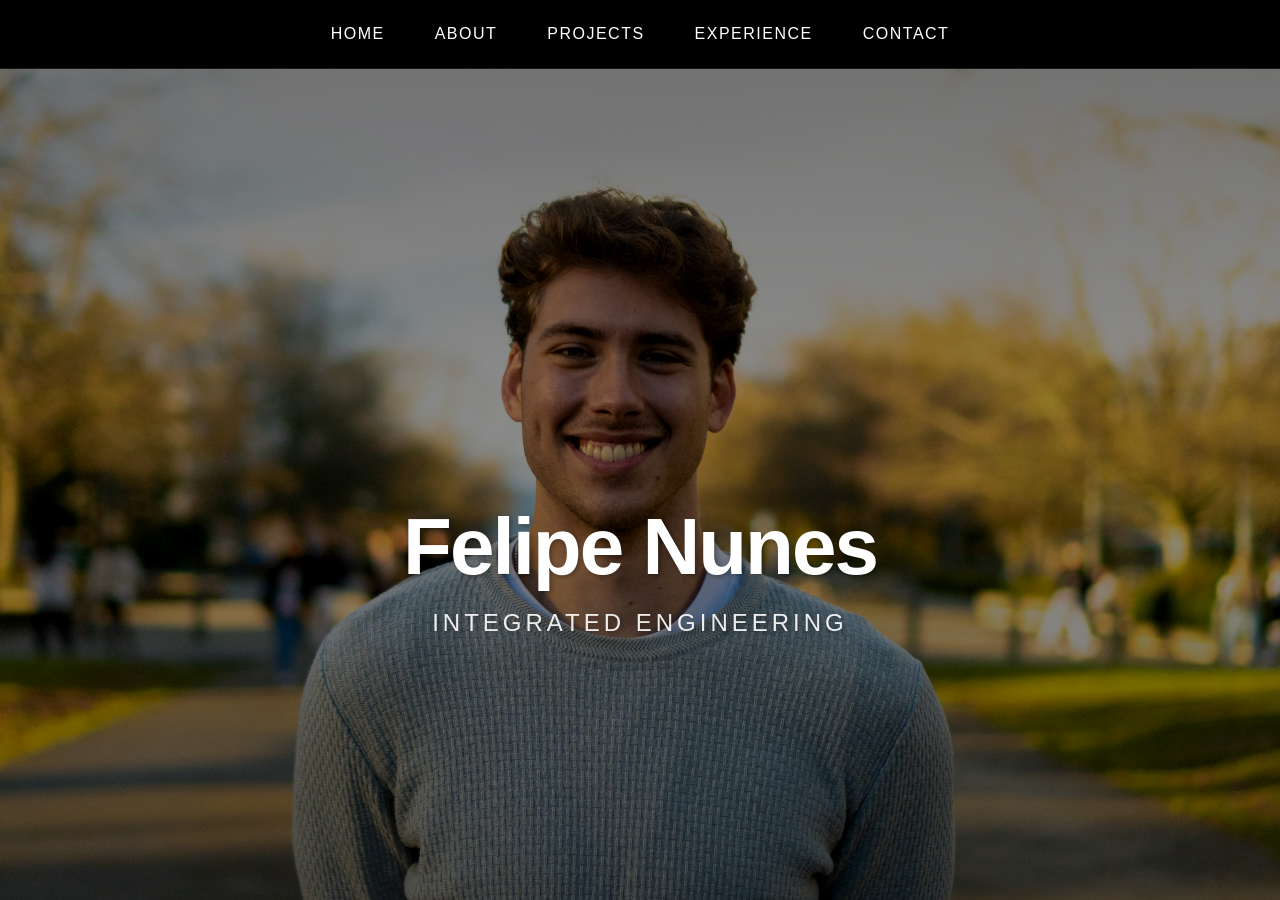
==== index.html @ 1fb1f886 "feat: everything ported lol" ====
<!DOCTYPE html>
<html lang="en">
<head>
    <meta charset="UTF-8">
    <meta name="viewport" content="width=device-width, initial-scale=1.0">
    <title>Felipe Nunes</title>
    <link rel="stylesheet" href="styles.css">
</head>
<body>
    <!-- Navigation -->
    <nav>
        <ul class="nav-links">
            <li><a href="index.html">Home</a></li>
            <li><a href="about.html">About</a></li>
            <li><a href="projects.html">Projects</a></li>
            <li><a href="experience.html">Experience</a></li>
            <li><a href="contact.html">Contact</a></li>
        </ul>
    </nav>

    <!-- Hero Section -->
    <section class="hero">
        <div class="profile-image">
            <img src="/images/headshot.jpg" alt="Your Photo" width="1920" height="1080" loading="lazy">
        </div>
        <div class="hero-content">
            <h1>Felipe Nunes</h1>
            <p>Integrated Engineering</p>
        </div>
    </section>
</body>
</html>
---- styles.css ----
/* Modern reset and variables */
:root {
    --text-color: #ffffff;
    --overlay-color: rgba(0, 0, 0, 0.3);
    --spacing: 2rem;
    --transition: all 0.3s ease;
}

* {
    margin: 0;
    padding: 0;
    box-sizing: border-box;
}

/* Reset and full-height */
html, body {
    margin: 0;
    padding: 0;
    height: 100%;
    overflow: hidden;
}

body {
    font-family: 'Inter', -apple-system, BlinkMacSystemFont, sans-serif;
    background: black;
}

/* Navigation as an overlay */
nav {
    position: absolute;
    top: 0;
    left: 0;
    width: 100%;
    background: black; /* solid background */
    padding: 25px 0;
    border-bottom: 1px solid rgba(255, 255, 255, 0.1);
    z-index: 10;
}

.nav-links {
    display: flex;
    justify-content: center;
    list-style: none;
    gap: 50px;
}

.nav-links a {
    color: white;
    text-decoration: none;
    font-size: 16px;
    font-weight: 500;
    text-transform: uppercase;
    letter-spacing: 1.5px;
    padding: 8px 0;
    transition: all 0.3s ease;
    position: relative;
}

.nav-links a::after {
    content: '';
    position: absolute;
    bottom: 0;
    left: 0;
    width: 0;
    height: 2px;
    background: white;
    transition: width 0.3s ease;
}

.nav-links a:hover::after {
    width: 100%;
}

.nav-links a:hover {
    opacity: 0.8;
}

/* Main Content */
.main-content {
    position: relative;
    width: 100%;
    height: 100vh;
    overflow: hidden; /* Prevent any potential overflow */
}

.main-content img {
    width: 100%;
    height: 100%;
    object-fit: cover;
}

.text-overlay {
    position: absolute;
    top: 75%;
    left: 50%;
    transform: translate(-50%, -50%);
    text-align: center;
    color: white;
    z-index: 10;
}

.text-overlay h1 {
    font-size: 4rem;
    margin-bottom: 10px;
    text-shadow: 2px 2px 4px rgba(0, 0, 0, 0.5);
}

.text-overlay p {
    font-size: 1.5rem;
    text-shadow: 2px 2px 4px rgba(0, 0, 0, 0.5);
}

/* Responsive Design */
@media (max-width: 768px) {
    .nav-links {
        gap: 30px;
    }
    
    .nav-links a {
        font-size: 14px;
    }
}

/* Hero Section covers full screen */
.hero {
    height: 100vh; /* Full viewport height */
    width: 100%;
    position: relative;
    overflow: hidden;
}

/* Hero text overlay */
.hero-content {
    position: absolute;
    top: 65%; /* Adjust as needed */
    left: 50%;
    transform: translate(-50%, -50%);
    z-index: 2;
    width: 100%;
    text-align: center;
    padding: 0 20px;
    color: white;
}

.hero-content h1 {
    font-size: 5rem;
    font-weight: 700;
    margin-bottom: 1rem;
    letter-spacing: -2px;
    animation: fadeInDown 1s ease-out;
    text-shadow: 2px 2px 4px rgba(0, 0, 0, 0.3);
    color: white; /* Make text white */
}

.hero-content p {
    font-size: 1.5rem;
    letter-spacing: 4px;
    text-transform: uppercase;
    opacity: 0.9;
    margin-bottom: var(--spacing);
    animation: fadeInUp 1s ease-out 0.3s backwards;
    text-shadow: 2px 2px 4px rgba(0, 0, 0, 0.3);
    color: white; /* Make text white */
}

/* The profile image fills the hero section */
.profile-image {
    position: absolute;
    top: 0;
    left: 0;
    width: 100%;
    height: 100%;
    z-index: 1;
}

.profile-image img {
    width: 100%;
    height: 100%;
    object-fit: cover;
    filter: brightness(0.7) contrast(110%);
    transition: var(--transition);
}

/* Remove hover effect */
.profile-image img {
    filter: brightness(0.7) contrast(110%);
}

.profile-image::after {
    content: '';
    position: absolute;
    top: 0;
    left: 0;
    width: 100%;
    height: 100%;
    background: linear-gradient(
        180deg,
        rgba(0,0,0,0.4) 0%,
        rgba(0,0,0,0.2) 50%,
        rgba(0,0,0,0.4) 100%
    );
    pointer-events: none;
}

/* Modern animations */
@keyframes fadeInDown {
    from {
        opacity: 0;
        transform: translateY(-30px);
    }
    to {
        opacity: 1;
        transform: translateY(0);
    }
}

@keyframes fadeInUp {
    from {
        opacity: 0;
        transform: translateY(30px);
    }
    to {
        opacity: 1;
        transform: translateY(0);
    }
}

@keyframes fadeIn {
    from {
        opacity: 0;
    }
    to {
        opacity: 1;
    }
}

/* Page Content */
.page-content {
    min-height: 100vh;
    padding: 100px 2rem 2rem;
    max-width: 1200px;
    margin: 0 auto;
    color: #333;
}

.page-content h1 {
    margin-bottom: 2rem;
    text-align: center;
}

/* Form Styles */
form {
    display: flex;
    flex-direction: column;
    gap: 1rem;
    max-width: 600px;
    margin: 0 auto;
}

input, textarea {
    padding: 0.8rem;
    border: 1px solid #ddd;
    border-radius: 5px;
}

textarea {
    height: 150px;
}

.btn {
    display: inline-block;
    padding: 0.8rem 1.5rem;
    background: #333;
    color: white;
    text-decoration: none;
    border-radius: 5px;
    border: none;
    cursor: pointer;
}

/* Project Grid */
.project-grid {
    display: grid;
    grid-template-columns: repeat(auto-fit, minmax(300px, 1fr));
    gap: 2rem;
}

.project-card {
    background: white;
    border-radius: 10px;
    overflow: hidden;
    box-shadow: 0 2px 5px rgba(0,0,0,0.1);
}

.project-card img {
    width: 100%;
    height: 200px;
    object-fit: cover;
}

.project-card h3, .project-card p {
    padding: 1rem;
}

/* About Page */
.about-content {
    display: grid;
    grid-template-columns: 1fr 2fr;
    gap: 2rem;
}

.about-content img {
    width: 100%;
    border-radius: 10px;
}
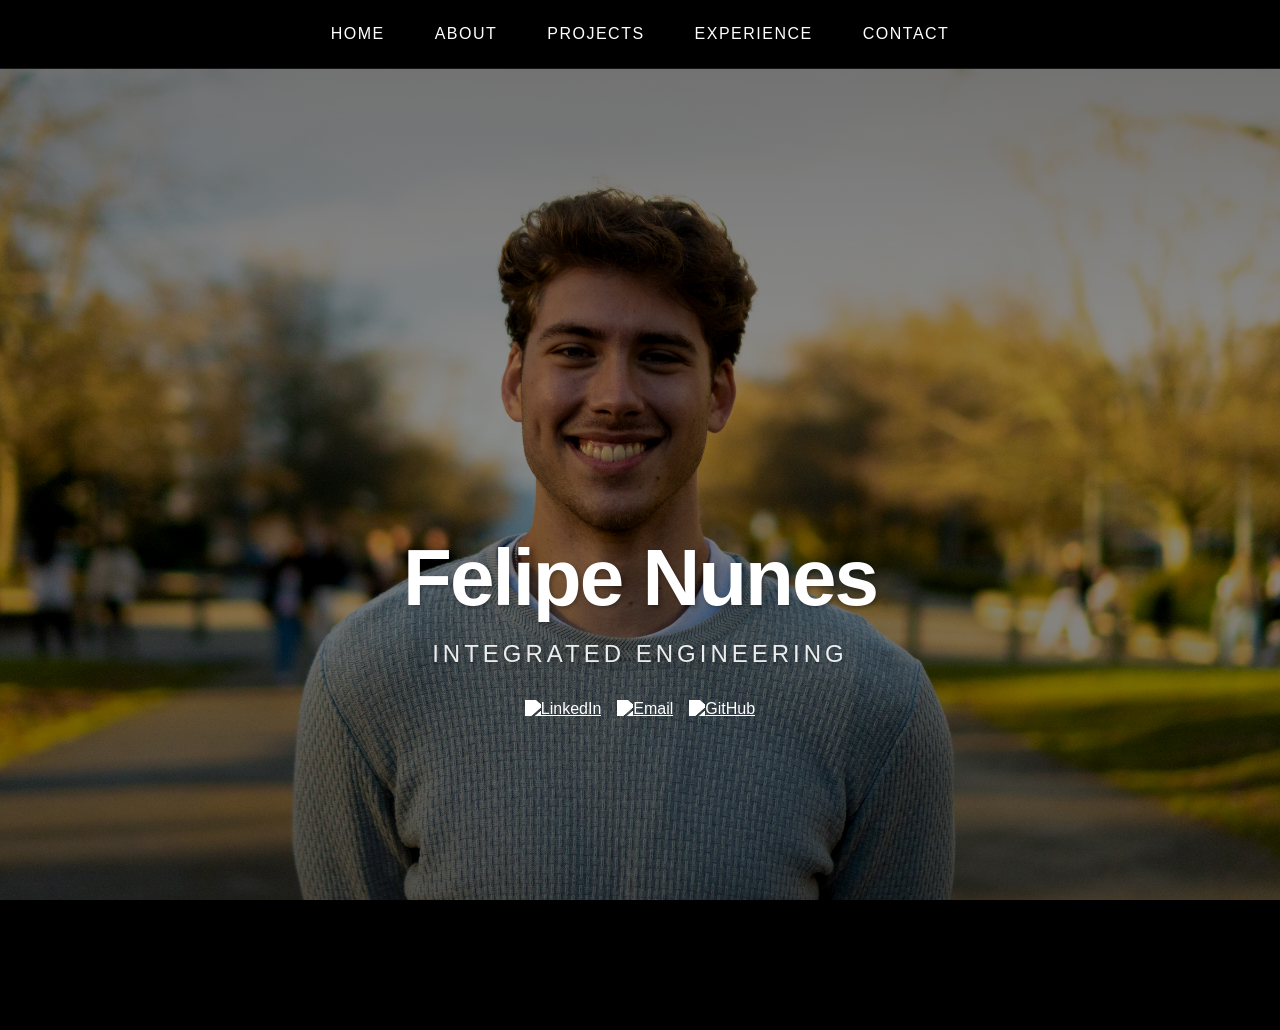
==== commit b710a296: "feat: move index to root" ====
--- a/index.html
+++ b/index.html
@@ -4,7 +4,7 @@
     <meta charset="UTF-8">
     <meta name="viewport" content="width=device-width, initial-scale=1.0">
     <title>Felipe Nunes</title>
-    <link rel="stylesheet" href="styles.css">
+    <link rel="stylesheet" href="../css/styles.css">
 </head>
 <body>
     <!-- Navigation -->
@@ -18,15 +18,69 @@
         </ul>
     </nav>
 
-    <!-- Hero Section -->
+    <!-- Hero Section with Parallax Effect -->
     <section class="hero">
         <div class="profile-image">
-            <img src="/images/headshot.jpg" alt="Your Photo" width="1920" height="1080" loading="lazy">
+            <img src="../images/headshot.jpg" alt="Your Photo" width="1920" height="1080" loading="lazy">
         </div>
         <div class="hero-content">
             <h1>Felipe Nunes</h1>
             <p>Integrated Engineering</p>
+            <div class="hero-social-icons">
+                <a href="https://www.linkedin.com/in/felipemeinerznunes/" target="_blank">
+                    <img src="https://cdn.jsdelivr.net/npm/simple-icons@v8/icons/linkedin.svg" alt="LinkedIn">
+                </a>
+                <a href="mailto:fnunes4822@gmail.com" target="_blank">
+                    <img src="https://cdn.jsdelivr.net/npm/simple-icons@v8/icons/gmail.svg" alt="Email">
+                </a>
+                <a href="https://github.com/felipflop" target="_blank">
+                    <img src="https://cdn.jsdelivr.net/npm/simple-icons@v8/icons/github.svg" alt="GitHub">
+                </a>
+                <!-- Add additional icons as needed -->
+            </div>
+        </div>
+        <div class="scroll-down">
+            <a href="#contact" class="btn">Get in Touch</a>
         </div>
     </section>
+
+    <!-- Contact Section -->
+    <section id="contact" class="contact-section">
+        <div class="container">
+            <h2>Contact Info</h2>
+            <p>Email: your.email@example.com</p>
+            <p>Phone: 123-456-7890</p>
+            <!-- Add additional contact details as needed -->
+        </div>
+    </section>
+
+    <footer class="social-footer">
+        <ul class="social-icons">
+            <li>
+                <a href="mailto:your.email@example.com" target="_blank">
+                    <img src="https://cdn.jsdelivr.net/npm/simple-icons@v8/icons/maildotru.svg" alt="Email">
+                </a>
+            </li>
+            <li>
+                <a href="https://linkedin.com/in/yourprofile" target="_blank">
+                    <img src="https://cdn.jsdelivr.net/npm/simple-icons@v8/icons/linkedin.svg" alt="LinkedIn">
+                </a>
+            </li>
+            <li>
+                <a href="https://github.com/yourusername" target="_blank">
+                    <img src="https://cdn.jsdelivr.net/npm/simple-icons@v8/icons/github.svg" alt="GitHub">
+                </a>
+            </li>
+            <!-- Add additional icons as needed -->
+        </ul>
+    </footer>
+
+    <script>
+        // Parallax effect: adjust the hero image position based on scroll
+        window.addEventListener('scroll', function() {
+            const scrollPos = window.pageYOffset;
+            document.querySelector('.profile-image img').style.transform = 'translateY(' + scrollPos * 0.5 + 'px)';
+        });
+    </script>
 </body>
 </html>
--- a/css/styles.css
+++ b/css/styles.css
@@ -0,0 +1,365 @@
+/* Modern reset and variables */
+:root {
+    --text-color: #ffffff;
+    --overlay-color: rgba(0, 0, 0, 0.3);
+    --spacing: 2rem;
+    --transition: all 0.3s ease;
+}
+
+* {
+    margin: 0;
+    padding: 0;
+    box-sizing: border-box;
+}
+
+/* Reset and full-height */
+html, body {
+    margin: 0;
+    padding: 0;
+    height: 100%;
+    overflow: hidden;
+}
+
+body {
+    font-family: 'Inter', -apple-system, BlinkMacSystemFont, sans-serif;
+    background: black;
+}
+
+/* Navigation as an overlay */
+nav {
+    position: absolute;
+    top: 0;
+    left: 0;
+    width: 100%;
+    background: black; /* solid background */
+    padding: 25px 0;
+    border-bottom: 1px solid rgba(255, 255, 255, 0.1);
+    z-index: 10;
+}
+
+.nav-links {
+    display: flex;
+    justify-content: center;
+    list-style: none;
+    gap: 50px;
+}
+
+.nav-links a {
+    color: white;
+    text-decoration: none;
+    font-size: 16px;
+    font-weight: 500;
+    text-transform: uppercase;
+    letter-spacing: 1.5px;
+    padding: 8px 0;
+    transition: all 0.3s ease;
+    position: relative;
+}
+
+.nav-links a::after {
+    content: '';
+    position: absolute;
+    bottom: 0;
+    left: 0;
+    width: 0;
+    height: 2px;
+    background: white;
+    transition: width 0.3s ease;
+}
+
+.nav-links a:hover::after {
+    width: 100%;
+}
+
+.nav-links a:hover {
+    opacity: 0.8;
+}
+
+/* Main Content */
+.main-content {
+    position: relative;
+    width: 100%;
+    height: 100vh;
+    overflow: hidden; /* Prevent any potential overflow */
+}
+
+.main-content img {
+    width: 100%;
+    height: 100%;
+    object-fit: cover;
+}
+
+.text-overlay {
+    position: absolute;
+    top: 75%;
+    left: 50%;
+    transform: translate(-50%, -50%);
+    text-align: center;
+    color: white;
+    z-index: 10;
+}
+
+.text-overlay h1 {
+    font-size: 4rem;
+    margin-bottom: 10px;
+    text-shadow: 2px 2px 4px rgba(0, 0, 0, 0.5);
+}
+
+.text-overlay p {
+    font-size: 1.5rem;
+    text-shadow: 2px 2px 4px rgba(0, 0, 0, 0.5);
+}
+
+/* Responsive Design */
+@media (max-width: 768px) {
+    .nav-links {
+        gap: 30px;
+    }
+    
+    .nav-links a {
+        font-size: 14px;
+    }
+}
+
+/* Hero Section covers full screen */
+.hero {
+    height: 100vh; /* Full viewport height */
+    width: 100%;
+    position: relative;
+    overflow: hidden;
+}
+
+/* Hero text overlay */
+.hero-content {
+    position: absolute;
+    top: 65%; /* Adjust as needed */
+    left: 50%;
+    transform: translate(-50%, -50%);
+    z-index: 2;
+    width: 100%;
+    text-align: center;
+    padding: 0 20px;
+    color: white;
+    margin-top: 40px; /* Increased the spacing */
+}
+
+.hero-content h1 {
+    font-size: 5rem;
+    font-weight: 700;
+    margin-bottom: 1rem;
+    letter-spacing: -2px;
+    animation: fadeInDown 1s ease-out;
+    text-shadow: 2px 2px 4px rgba(0, 0, 0, 0.3);
+    color: white; /* Make text white */
+}
+
+.hero-content p {
+    font-size: 1.5rem;
+    letter-spacing: 4px;
+    text-transform: uppercase;
+    opacity: 0.9;
+    margin-bottom: var(--spacing);
+    animation: fadeInUp 1s ease-out 0.3s backwards;
+    text-shadow: 2px 2px 4px rgba(0, 0, 0, 0.3);
+    color: white; /* Make text white */
+}
+
+/* The profile image fills the hero section */
+.profile-image {
+    position: absolute;
+    top: 0;
+    left: 0;
+    width: 100%;
+    height: 100%;
+    z-index: 1;
+}
+
+.profile-image img {
+    width: 100%;
+    height: 100%;
+    object-fit: cover;
+    filter: brightness(0.7) contrast(110%);
+    transition: var(--transition);
+}
+
+/* Remove hover effect */
+.profile-image img {
+    filter: brightness(0.7) contrast(110%);
+}
+
+.profile-image::after {
+    content: '';
+    position: absolute;
+    top: 0;
+    left: 0;
+    width: 100%;
+    height: 100%;
+    background: linear-gradient(
+        180deg,
+        rgba(0,0,0,0.4) 0%,
+        rgba(0,0,0,0.2) 50%,
+        rgba(0,0,0,0.4) 100%
+    );
+    pointer-events: none;
+}
+
+/* Modern animations */
+@keyframes fadeInDown {
+    from {
+        opacity: 0;
+        transform: translateY(-30px);
+    }
+    to {
+        opacity: 1;
+        transform: translateY(0);
+    }
+}
+
+@keyframes fadeInUp {
+    from {
+        opacity: 0;
+        transform: translateY(30px);
+    }
+    to {
+        opacity: 1;
+        transform: translateY(0);
+    }
+}
+
+@keyframes fadeIn {
+    from {
+        opacity: 0;
+    }
+    to {
+        opacity: 1;
+    }
+}
+
+/* Page Content */
+.page-content {
+    min-height: 100vh;
+    padding: 100px 2rem 2rem;
+    max-width: 1200px;
+    margin: 0 auto;
+    color: #333;
+}
+
+.page-content h1 {
+    margin-bottom: 2rem;
+    text-align: center;
+}
+
+/* Form Styles */
+form {
+    display: flex;
+    flex-direction: column;
+    gap: 1rem;
+    max-width: 600px;
+    margin: 0 auto;
+}
+
+input, textarea {
+    padding: 0.8rem;
+    border: 1px solid #ddd;
+    border-radius: 5px;
+}
+
+textarea {
+    height: 150px;
+}
+
+.btn {
+    display: inline-block;
+    padding: 0.8rem 1.5rem;
+    background: #333;
+    color: white;
+    text-decoration: none;
+    border-radius: 5px;
+    border: none;
+    cursor: pointer;
+}
+
+/* Project Grid */
+.project-grid {
+    display: grid;
+    grid-template-columns: repeat(auto-fit, minmax(300px, 1fr));
+    gap: 2rem;
+}
+
+.project-card {
+    background: white;
+    border-radius: 10px;
+    overflow: hidden;
+    box-shadow: 0 2px 5px rgba(0,0,0,0.1);
+}
+
+.project-card img {
+    width: 100%;
+    height: 200px;
+    object-fit: cover;
+}
+
+.project-card h3, .project-card p {
+    padding: 1rem;
+}
+
+/* About Page */
+.about-content {
+    display: grid;
+    grid-template-columns: 1fr 2fr;
+    gap: 2rem;
+}
+
+.about-content img {
+    width: 100%;
+    border-radius: 10px;
+}
+
+/* Social Footer */
+.social-footer {
+    background: black;
+    padding: 1.5rem 0;
+    text-align: center;
+}
+
+.social-icons {
+    list-style: none;
+    display: flex;
+    justify-content: center;
+    gap: 1rem;
+    margin: 0;
+    padding: 0;
+}
+
+.social-icons li img {
+    width: 32px;
+    height: auto;
+    filter: brightness(0) invert(1);
+    transition: transform 0.3s ease;
+}
+
+.social-icons li img:hover {
+    transform: scale(1.1);
+}
+
+/* Hero Social Icons */
+.hero-social-icons {
+    display: flex;
+    gap: 1rem;
+    justify-content: center;
+    margin-top: 30px; /* Increased spacing for the icons */
+    opacity: 0; /* Start out hidden */
+    animation: fadeIn 1s ease-out forwards;
+    animation-delay: 1.2s; /* Adjust delay as desired so that the icons appear last */
+}
+
+.hero-social-icons a img {
+    width: 32px;
+    height: auto;
+    filter: brightness(0) invert(1); /* ensures icons appear white */
+    transition: transform 0.3s ease;
+}
+
+.hero-social-icons a img:hover {
+    transform: scale(1.1);
+}
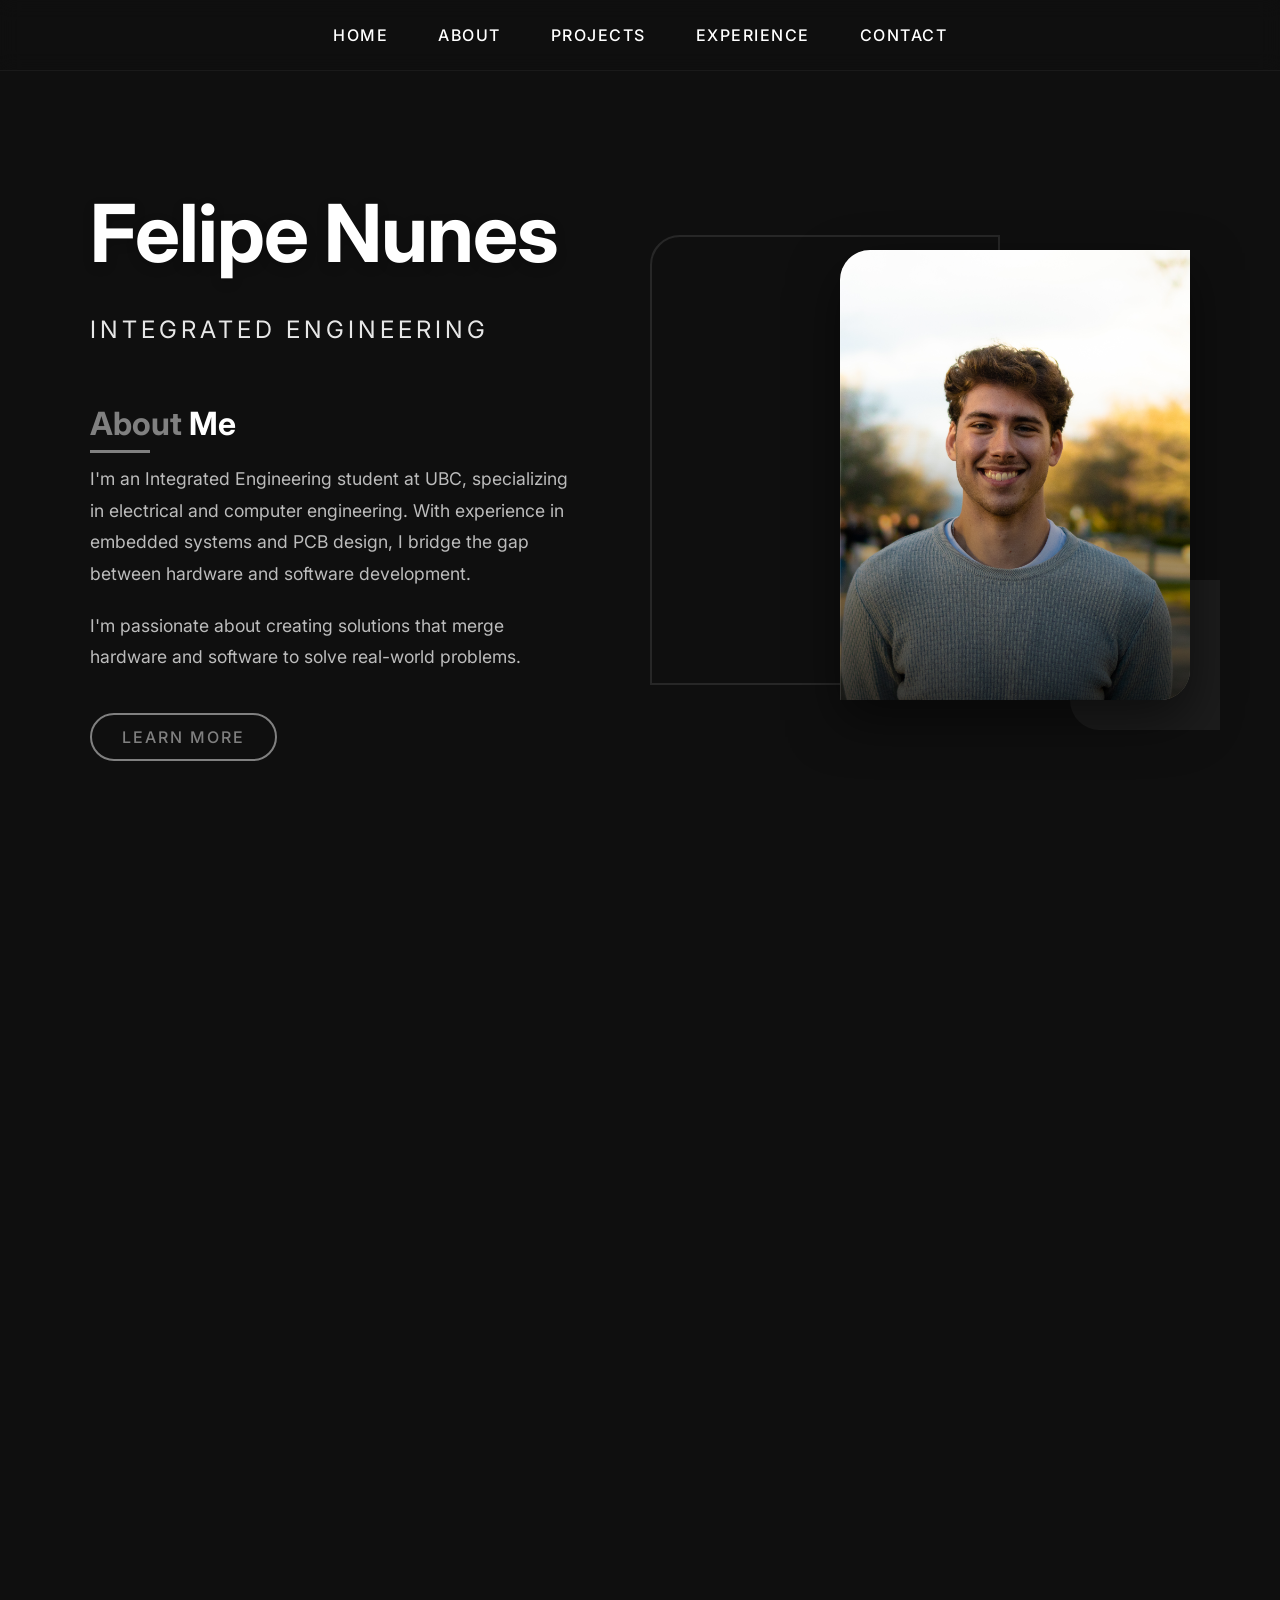
==== commit 9f58af4f: "feat: oh my days" ====
--- a/index.html
+++ b/index.html
@@ -4,83 +4,198 @@
     <meta charset="UTF-8">
     <meta name="viewport" content="width=device-width, initial-scale=1.0">
     <title>Felipe Nunes</title>
-    <link rel="stylesheet" href="../css/styles.css">
+    <link href="https://fonts.googleapis.com/css2?family=Inter:wght@300;400;500;600;700&display=swap" rel="stylesheet">
+    <link rel="stylesheet" href="css/styles.css">
 </head>
 <body>
     <!-- Navigation -->
     <nav>
+        <button class="hamburger">
+            <span></span>
+            <span></span>
+            <span></span>
+        </button>
         <ul class="nav-links">
             <li><a href="index.html">Home</a></li>
-            <li><a href="about.html">About</a></li>
-            <li><a href="projects.html">Projects</a></li>
-            <li><a href="experience.html">Experience</a></li>
-            <li><a href="contact.html">Contact</a></li>
+            <li><a href="html/about.html">About</a></li>
+            <li><a href="html/projects.html">Projects</a></li>
+            <li><a href="html/experience.html">Experience</a></li>
+            <li><a href="html/contact.html">Contact</a></li>
         </ul>
     </nav>
 
-    <!-- Hero Section with Parallax Effect -->
+    <!-- Hero Section with Split Layout Design -->
     <section class="hero">
-        <div class="profile-image">
-            <img src="../images/headshot.jpg" alt="Your Photo" width="1920" height="1080" loading="lazy">
+        <div class="hero-content">
+            <!-- Left side - Text content -->
+            <div class="hero-text">
+                <h1>Felipe Nunes</h1>
+                <p>Integrated Engineering</p>
+                
+                <!-- Incorporated About Me content -->
+                <div class="about-summary">
+                    <h2 class="section-header"><span>About</span> Me</h2>
+                    <p>I'm an Integrated Engineering student at UBC, specializing in electrical and computer engineering. With experience in embedded systems and PCB design, I bridge the gap between hardware and software development.</p>
+                    <p>I'm passionate about creating solutions that merge hardware and software to solve real-world problems.</p>                    
+                    <!-- Call to action buttons -->
+                    <div class="hero-buttons">
+                        <a href="html/about.html" class="btn-outline">Learn more</a>
+                    </div>
+                </div>
+            </div>
+            
+            <!-- Right side - Profile Image -->
+            <div class="profile-container">
+                <div class="profile-box">
+                    <img src="images/headshot.jpg" alt="Felipe Nunes">
+                    <div class="profile-overlay"></div>
+                </div>
+                <div class="profile-frame"></div>
+                <div class="profile-accent"></div>
+            </div>
         </div>
-        <div class="hero-content">
-            <h1>Felipe Nunes</h1>
-            <p>Integrated Engineering</p>
-            <div class="hero-social-icons">
-                <a href="https://www.linkedin.com/in/felipemeinerznunes/" target="_blank">
-                    <img src="https://cdn.jsdelivr.net/npm/simple-icons@v8/icons/linkedin.svg" alt="LinkedIn">
-                </a>
+    </section>
+
+    <!-- Skills Section with 3D Cards -->
+    <section id="skills" class="skills-section">
+        <h2 class="section-header"><span>Key</span> Skills</h2>
+        <div class="skills-container">
+            <div class="skill-card">
+                <div class="skill-card-front">
+                    <div class="skill-icon hardware"></div>
+                    <h3>Hardware</h3>
+                </div>
+                <div class="skill-card-back">
+                    <ul>
+                        <li>PCB Design</li>
+                        <li>CAD</li>
+                        <li>Embedded Systems</li>
+                    </ul>
+                </div>
+            </div>
+            
+            <div class="skill-card">
+                <div class="skill-card-front">
+                    <div class="skill-icon software"></div>
+                    <h3>Software</h3>
+                </div>
+                <div class="skill-card-back">
+                    <ul>
+                        <li>Python</li>
+                        <li>C/C++</li>
+                        <li>MATLAB/Simulink</li>
+                    </ul>
+                </div>
+            </div>
+            
+            <div class="skill-card">
+                <div class="skill-card-front">
+                    <div class="skill-icon tools"></div>
+                    <h3>Tools</h3>
+                </div>
+                <div class="skill-card-back">
+                    <ul>
+                        <li>KiCad</li>
+                        <li>Arduino</li>
+                        <li>Git</li>
+                    </ul>
+                </div>
+            </div>
+        </div>
+    </section>
+
+    <!-- Contact Section -->
+    <section id="contact" class="contact-section">
+        <div class="contact-container">
+            <h2 class="section-header"><span>Get In</span> Touch</h2>
+            <div class="contact-info">
+                <div class="contact-item">
+                    <div class="contact-icon email"></div>
+                    <a href="mailto:fnunes4822@gmail.com">fnunes4822@gmail.com</a>
+                </div>
+                <div class="contact-item">
+                    <div class="contact-icon location"></div>
+                    <p>Vancouver, BC, Canada</p>
+                </div>
+                <a href="html/contact.html" class="btn-outline">Contact Me</a>
+            </div>
+        </div>
+    </section>
+
+    <footer class="social-footer">
+        <ul class="social-icons">
+            <li>
                 <a href="mailto:fnunes4822@gmail.com" target="_blank">
                     <img src="https://cdn.jsdelivr.net/npm/simple-icons@v8/icons/gmail.svg" alt="Email">
                 </a>
-                <a href="https://github.com/felipflop" target="_blank">
-                    <img src="https://cdn.jsdelivr.net/npm/simple-icons@v8/icons/github.svg" alt="GitHub">
-                </a>
-                <!-- Add additional icons as needed -->
-            </div>
-        </div>
-        <div class="scroll-down">
-            <a href="#contact" class="btn">Get in Touch</a>
-        </div>
-    </section>
-
-    <!-- Contact Section -->
-    <section id="contact" class="contact-section">
-        <div class="container">
-            <h2>Contact Info</h2>
-            <p>Email: your.email@example.com</p>
-            <p>Phone: 123-456-7890</p>
-            <!-- Add additional contact details as needed -->
-        </div>
-    </section>
-
-    <footer class="social-footer">
-        <ul class="social-icons">
-            <li>
-                <a href="mailto:your.email@example.com" target="_blank">
-                    <img src="https://cdn.jsdelivr.net/npm/simple-icons@v8/icons/maildotru.svg" alt="Email">
-                </a>
             </li>
             <li>
-                <a href="https://linkedin.com/in/yourprofile" target="_blank">
+                <a href="https://www.linkedin.com/in/felipemeinerznunes/" target="_blank">
                     <img src="https://cdn.jsdelivr.net/npm/simple-icons@v8/icons/linkedin.svg" alt="LinkedIn">
                 </a>
             </li>
             <li>
-                <a href="https://github.com/yourusername" target="_blank">
+                <a href="https://github.com/felipflop" target="_blank">
                     <img src="https://cdn.jsdelivr.net/npm/simple-icons@v8/icons/github.svg" alt="GitHub">
                 </a>
             </li>
-            <!-- Add additional icons as needed -->
         </ul>
+        <p class="copyright">© 2025 Felipe Nunes. All rights reserved.</p>
     </footer>
 
     <script>
-        // Parallax effect: adjust the hero image position based on scroll
-        window.addEventListener('scroll', function() {
-            const scrollPos = window.pageYOffset;
-            document.querySelector('.profile-image img').style.transform = 'translateY(' + scrollPos * 0.5 + 'px)';
+        document.addEventListener('DOMContentLoaded', function() {
+            // Intersection Observer for scroll animations with earlier detection
+            const observer = new IntersectionObserver((entries) => {
+                entries.forEach(entry => {
+                    if (entry.isIntersecting) {
+                        entry.target.classList.add('in-view');
+                    }
+                });
+            }, { 
+                threshold: 0.01,  // Reduced threshold - triggers much earlier
+                rootMargin: '0px 0px -10% 0px' // Negative bottom margin triggers before fully in view
+            });
+
+            // Observe all sections for animation
+            document.querySelectorAll('section').forEach(section => {
+                observer.observe(section);
+            });
+            
+            // Smooth scroll for navigation links
+            document.querySelectorAll('a[href^="#"]').forEach(anchor => {
+                anchor.addEventListener('click', function (e) {
+                    e.preventDefault();
+                    document.querySelector(this.getAttribute('href')).scrollIntoView({
+                        behavior: 'smooth'
+                    });
+                });
+            });
+
+            // Enhanced parallax effect
+            window.addEventListener('scroll', function() {
+                const scrollPos = window.pageYOffset;
+                const heroHeight = document.querySelector('.hero').offsetHeight;
+                const heroImage = document.querySelector('.profile-image img');
+                
+                // Move the background image at a different speed
+                heroImage.style.transform = `translateY(${scrollPos * 0.4}px)`;
+                
+                // Fade out hero content as you scroll
+                const heroContent = document.querySelector('.hero-content');
+                const opacity = 1 - (scrollPos / (heroHeight * 0.6));
+                heroContent.style.opacity = opacity > 0 ? opacity : 0;
+                
+                // Change nav background when scrolling
+                const nav = document.querySelector('nav');
+                if (scrollPos > 50) {
+                    nav.classList.add('scrolled');
+                } else {
+                    nav.classList.remove('scrolled');
+                }
+            });
         });
     </script>
+    <script src="../js/navigation.js"></script>
 </body>
-</html>
+</html>
--- a/css/styles.css
+++ b/css/styles.css
@@ -1,6 +1,9 @@
 /* Modern reset and variables */
 :root {
     --text-color: #ffffff;
+    --bg-color: #0f0f0f;
+    --accent-color: gray;
+    --secondary-accent: gray;
     --overlay-color: rgba(0, 0, 0, 0.3);
     --spacing: 2rem;
     --transition: all 0.3s ease;
@@ -12,29 +15,46 @@
     box-sizing: border-box;
 }
 
-/* Reset and full-height */
+/* Enable smooth scrolling */
+html {
+    scroll-behavior: smooth;
+}
+
+/* Enable scrolling */
 html, body {
     margin: 0;
     padding: 0;
     height: 100%;
-    overflow: hidden;
+    overflow-x: hidden;
+    background: var(--bg-color);
+    color: var(--text-color);
 }
 
 body {
     font-family: 'Inter', -apple-system, BlinkMacSystemFont, sans-serif;
-    background: black;
-}
-
-/* Navigation as an overlay */
+}
+
+/* Navigation with transparent to solid effect on scroll */
 nav {
-    position: absolute;
+    position: fixed;
     top: 0;
     left: 0;
     width: 100%;
-    background: black; /* solid background */
+    background: rgba(15, 15, 15, 0.8);
+    backdrop-filter: blur(10px);
+    -webkit-backdrop-filter: blur(10px);
     padding: 25px 0;
-    border-bottom: 1px solid rgba(255, 255, 255, 0.1);
-    z-index: 10;
+    border-bottom: 1px solid rgba(255, 255, 255, 0.05);
+    z-index: 1000;
+    transition: background 0.3s ease, padding 0.3s ease;
+    display: flex;
+    justify-content: center;
+}
+
+nav.scrolled {
+    background: rgba(15, 15, 15, 0.95);
+    padding: 15px 0;
+    box-shadow: 0 4px 20px rgba(0, 0, 0, 0.2);
 }
 
 .nav-links {
@@ -52,7 +72,7 @@
     text-transform: uppercase;
     letter-spacing: 1.5px;
     padding: 8px 0;
-    transition: all 0.3s ease;
+    transition: var(--transition);
     position: relative;
 }
 
@@ -75,139 +95,547 @@
     opacity: 0.8;
 }
 
-/* Main Content */
-.main-content {
-    position: relative;
-    width: 100%;
-    height: 100vh;
-    overflow: hidden; /* Prevent any potential overflow */
-}
-
-.main-content img {
-    width: 100%;
-    height: 100%;
-    object-fit: cover;
-}
-
-.text-overlay {
-    position: absolute;
-    top: 75%;
-    left: 50%;
-    transform: translate(-50%, -50%);
-    text-align: center;
-    color: white;
-    z-index: 10;
-}
-
-.text-overlay h1 {
-    font-size: 4rem;
-    margin-bottom: 10px;
-    text-shadow: 2px 2px 4px rgba(0, 0, 0, 0.5);
-}
-
-.text-overlay p {
-    font-size: 1.5rem;
-    text-shadow: 2px 2px 4px rgba(0, 0, 0, 0.5);
-}
-
-/* Responsive Design */
-@media (max-width: 768px) {
-    .nav-links {
-        gap: 30px;
-    }
-    
-    .nav-links a {
-        font-size: 14px;
-    }
-}
-
-/* Hero Section covers full screen */
+/* Hamburger menu icon */
+.hamburger {
+    display: none;
+    background: none;
+    border: none;
+    cursor: pointer;
+    padding: 10px;
+    z-index: 1001;
+    position: absolute;
+    right: 20px;
+    top: 20px;
+}
+
+.hamburger span {
+    display: block;
+    width: 30px;
+    height: 3px;
+    margin: 5px 0;
+    background: white;
+    transition: all 0.3s ease;
+}
+
+/* Hero Section with Integrated About Me */
 .hero {
-    height: 100vh; /* Full viewport height */
-    width: 100%;
-    position: relative;
+    min-height: 100vh;
+    width: 100%;
+    position: relative;
+    display: flex;
+    align-items: center;
+    justify-content: center;
     overflow: hidden;
-}
-
-/* Hero text overlay */
+    background-color: var(--bg-color);
+    padding: 100px 0 50px;
+}
+
 .hero-content {
-    position: absolute;
-    top: 65%; /* Adjust as needed */
-    left: 50%;
-    transform: translate(-50%, -50%);
+    position: relative;
     z-index: 2;
     width: 100%;
-    text-align: center;
-    padding: 0 20px;
-    color: white;
-    margin-top: 40px; /* Increased the spacing */
-}
-
-.hero-content h1 {
+    max-width: 1200px;
+    display: grid;
+    grid-template-columns: 1fr 1fr;
+    gap: 50px;
+    align-items: center;
+    padding: 0 50px;
+}
+
+/* Left side content */
+.hero-text {
+    padding-right: 30px;
+    text-align: left;
+    display: flex;
+    flex-direction: column;
+    gap: 30px;
+}
+
+.hero-text h1 {
     font-size: 5rem;
     font-weight: 700;
-    margin-bottom: 1rem;
-    letter-spacing: -2px;
-    animation: fadeInDown 1s ease-out;
-    text-shadow: 2px 2px 4px rgba(0, 0, 0, 0.3);
-    color: white; /* Make text white */
-}
-
-.hero-content p {
+    margin-bottom: 0.5rem;
+    letter-spacing: -1px;
+    animation: fadeInLeft 1.2s ease-out;
+    text-shadow: 0 4px 12px rgba(0, 0, 0, 0.2);
+    line-height: 1.1;
+}
+
+.hero-text p {
     font-size: 1.5rem;
     letter-spacing: 4px;
     text-transform: uppercase;
     opacity: 0.9;
-    margin-bottom: var(--spacing);
-    animation: fadeInUp 1s ease-out 0.3s backwards;
-    text-shadow: 2px 2px 4px rgba(0, 0, 0, 0.3);
-    color: white; /* Make text white */
-}
-
-/* The profile image fills the hero section */
-.profile-image {
-    position: absolute;
+    margin-bottom: 20px;
+    animation: fadeInLeft 1.2s ease-out 0.3s backwards;
+}
+
+/* About summary in hero section */
+.about-summary {
+    animation: fadeInLeft 1.2s ease-out 0.6s backwards;
+}
+
+.about-summary .section-header {
+    font-size: 2rem;
+    margin-bottom: 20px;
+    position: relative;
+    display: inline-block;
+    margin-top: 10px;
+}
+
+.about-summary p {
+    font-size: 1.1rem;
+    letter-spacing: 0;
+    text-transform: none;
+    line-height: 1.8;
+    margin-bottom: 20px;
+    color: rgba(255, 255, 255, 0.8);
+}
+
+/* Hero buttons */
+.hero-buttons {
+    display: flex;
+    gap: 15px;
+    margin-top: 20px;
+}
+
+.btn-secondary {
+    border-color: rgba(255, 255, 255, 0.3);
+    color: rgba(255, 255, 255, 0.8);
+}
+
+.btn-secondary::before {
+    background: rgba(255, 255, 255, 0.1);
+}
+
+/* Right side - Profile Image */
+.profile-container {
+    position: relative;
+    width: 100%;
+    height: 450px;
+    animation: fadeInRight 1.2s ease-out 0.3s backwards;
+}
+
+.profile-box {
+    position: absolute;
+    width: 350px;
+    height: 450px;
+    border-radius: 30px 0 30px 0;
+    overflow: hidden;
+    box-shadow: 0 20px 50px rgba(0, 0, 0, 0.5);
+    transition: transform 0.5s ease, box-shadow 0.5s ease;
+    z-index: 2;
+    top: 0;
+    right: 0;
+}
+
+.profile-box::before {
+    content: '';
+    position: absolute;
+    width: 100%;
+    height: 100%;
     top: 0;
     left: 0;
-    width: 100%;
-    height: 100%;
+    border: 1px solid rgba(255, 255, 255, 0.1);
+    border-radius: 30px 0 30px 0;
+    z-index: 3;
+    pointer-events: none;
+}
+
+.profile-frame {
+    position: absolute;
+    width: 350px;
+    height: 450px;
+    border: 2px solid rgba(255, 255, 255, 0.1);
+    border-radius: 30px 0 30px 0;
+    top: -15px;
+    left: -15px;
     z-index: 1;
 }
 
-.profile-image img {
+.profile-accent {
+    position: absolute;
+    width: 150px;
+    height: 150px;
+    background: rgba(150, 150, 150, 0.1);
+    border-radius: 0 0 0 30px;
+    bottom: -30px;
+    right: -30px;
+    z-index: 1;
+}
+
+.profile-box img {
     width: 100%;
     height: 100%;
     object-fit: cover;
-    filter: brightness(0.7) contrast(110%);
-    transition: var(--transition);
-}
-
-/* Remove hover effect */
-.profile-image img {
-    filter: brightness(0.7) contrast(110%);
-}
-
-.profile-image::after {
+    transition: transform 0.5s ease;
+}
+
+.profile-box:hover {
+    transform: translateY(-10px);
+    box-shadow: 0 30px 70px rgba(0, 0, 0, 0.7);
+}
+
+.profile-box:hover img {
+    transform: scale(1.05);
+}
+
+.profile-overlay {
+    position: absolute;
+    bottom: 0;
+    left: 0;
+    width: 100%;
+    height: 60%;
+    background: linear-gradient(to top, rgba(0,0,0,0.7), transparent);
+    pointer-events: none;
+    z-index: 2;
+}
+
+/* New animation keyframes */
+@keyframes fadeInLeft {
+    from {
+        opacity: 0;
+        transform: translateX(-50px);
+    }
+    to {
+        opacity: 1;
+        transform: translateX(0);
+    }
+}
+
+@keyframes fadeInRight {
+    from {
+        opacity: 0;
+        transform: translateX(50px);
+    }
+    to {
+        opacity: 1;
+        transform: translateX(0);
+    }
+}
+
+@keyframes scrollDown {
+    0% { top: 0; }
+    100% { top: 70%; opacity: 0; }
+}
+
+/* About Section */
+.about-section {
+    min-height: 100vh;
+    padding: 100px 0;
+    position: relative;
+    display: flex;
+    align-items: center;
+    background: var(--bg-color); /* Removed gradient, using solid background */
+    opacity: 0;
+    transform: translateY(30px);
+    transition: opacity 0.8s ease, transform 0.8s ease;
+}
+
+.about-section.in-view {
+    opacity: 1;
+    transform: translateY(0);
+}
+
+.about-wrapper {
+    width: 100%;
+    max-width: 900px;
+    margin: 0 auto;
+    padding: 0 20px;
+}
+
+.about-content {
+    display: flex;
+    flex-direction: column;
+    align-items: center;
+}
+
+.about-text {
+    padding: 0;
+    text-align: center;
+    max-width: 700px;
+    margin: 0 auto;
+}
+
+.section-header {
+    font-size: 2.5rem;
+    margin-bottom: 30px;
+    position: relative;
+    display: inline-block;
+}
+
+.section-header span {
+    color: var(--accent-color);
+}
+
+.section-header::after {
+    content: '';
+    position: absolute;
+    bottom: -10px;
+    left: 0;
+    width: 60px;
+    height: 3px;
+    background: var(--accent-color);
+    transition: width 0.3s ease;
+}
+
+.section-header:hover::after {
+    width: 100%;
+}
+
+.about-text p {
+    font-size: 1.1rem;
+    line-height: 1.8;
+    margin-bottom: 20px;
+    color: rgba(255, 255, 255, 0.8);
+}
+
+/* Skills Section */
+.skills-section {
+    padding: 100px 20px;
+    text-align: center;
+    background: var(--bg-color); /* Removed gradient, using solid background */
+    opacity: 0;
+    transform: translateY(30px);
+    transition: opacity 0.8s ease, transform 0.8s ease;
+}
+
+.skills-section.in-view {
+    opacity: 1;
+    transform: translateY(0);
+}
+
+.skills-container {
+    display: flex;
+    justify-content: center;
+    gap: 40px;
+    flex-wrap: wrap;
+    margin-top: 60px;
+    max-width: 1200px;
+    margin-left: auto;
+    margin-right: auto;
+}
+
+.skill-card {
+    width: 280px;
+    height: 320px;
+    perspective: 1000px;
+    position: relative;
+}
+
+.skill-card-front,
+.skill-card-back {
+    position: absolute;
+    width: 100%;
+    height: 100%;
+    backface-visibility: hidden;
+    transition: transform 0.8s cubic-bezier(0.175, 0.885, 0.32, 1.275);
+    border-radius: 15px;
+    display: flex;
+    flex-direction: column;
+    align-items: center;
+    justify-content: center;
+    padding: 30px;
+}
+
+.skill-card-front {
+    background: rgba(30, 30, 30, 0.6);
+    border: 1px solid rgba(255, 255, 255, 0.1);
+    transform: rotateY(0deg);
+}
+
+.skill-card-back {
+    background: linear-gradient(135deg, rgba(110, 142, 251, 0.2), rgba(167, 119, 227, 0.2));
+    border: 1px solid rgba(255, 255, 255, 0.1);
+    transform: rotateY(180deg);
+}
+
+.skill-card:hover .skill-card-front {
+    transform: rotateY(-180deg);
+}
+
+.skill-card:hover .skill-card-back {
+    transform: rotateY(0);
+}
+
+.skill-icon {
+    width: 70px;
+    height: 70px;
+    margin-bottom: 20px;
+    background: rgba(255, 255, 255, 0.1);
+    border-radius: 50%;
+    display: flex;
+    align-items: center;
+    justify-content: center;
+}
+
+.skill-card h3 {
+    font-size: 1.5rem;
+    margin: 15px 0;
+    text-transform: uppercase;
+    letter-spacing: 2px;
+}
+
+.skill-card-back ul {
+    list-style: none;
+    text-align: left;
+    width: 100%;
+}
+
+.skill-card-back li {
+    margin: 15px 0;
+    padding-left: 20px;
+    position: relative;
+}
+
+.skill-card-back li::before {
+    content: '▹';
+    position: absolute;
+    left: 0;
+    color: var(--accent-color);
+}
+
+/* Contact Section */
+.contact-section {
+    padding: 100px 20px;
+    background: var(--bg-color); /* Removed gradient, using solid background */
+    text-align: center;
+    opacity: 0;
+    transform: translateY(30px);
+    transition: opacity 0.8s ease, transform 0.8s ease;
+}
+
+.contact-section.in-view {
+    opacity: 1;
+    transform: translateY(0);
+}
+
+.contact-container {
+    max-width: 800px;
+    margin: 0 auto;
+}
+
+.contact-info {
+    margin-top: 40px;
+    display: flex;
+    flex-direction: column;
+    align-items: center;
+    gap: 20px;
+}
+
+.contact-item {
+    display: flex;
+    align-items: center;
+    gap: 15px;
+}
+
+.contact-icon {
+    width: 50px;
+    height: 50px;
+    border-radius: 50%;
+    background: rgba(255, 255, 255, 0.1);
+    display: flex;
+    align-items: center;
+    justify-content: center;
+}
+
+.contact-item a,
+.contact-item p {
+    color: white;
+    text-decoration: none;
+    font-size: 1.1rem;
+}
+
+.contact-item a:hover {
+    color: var(--accent-color);
+}
+
+/* Button Styles */
+.btn-outline {
+    display: inline-block;
+    padding: 12px 30px;
+    margin-top: 20px;
+    border: 2px solid var(--accent-color);
+    color: var(--accent-color);
+    text-decoration: none;
+    border-radius: 30px;
+    font-weight: 500;
+    text-transform: uppercase;
+    letter-spacing: 2px;
+    position: relative;
+    overflow: hidden;
+    z-index: 1;
+    transition: color 0.3s ease;
+}
+
+.btn-outline::before {
     content: '';
     position: absolute;
     top: 0;
     left: 0;
-    width: 100%;
+    width: 0%;
     height: 100%;
-    background: linear-gradient(
-        180deg,
-        rgba(0,0,0,0.4) 0%,
-        rgba(0,0,0,0.2) 50%,
-        rgba(0,0,0,0.4) 100%
-    );
-    pointer-events: none;
-}
-
-/* Modern animations */
+    background: var(--accent-color);
+    transition: width 0.3s ease;
+    z-index: -1;
+}
+
+.btn-outline:hover {
+    color: white;
+}
+
+.btn-outline:hover::before {
+    width: 100%;
+}
+
+/* Footer */
+.social-footer {
+    background: var(--bg-color); /* Replaced #050505 with the variable */
+    padding: 50px 0 30px;
+    text-align: center;
+    border-top: 1px solid rgba(255, 255, 255, 0.05);
+}
+
+.social-icons {
+    list-style: none;
+    display: flex;
+    justify-content: center;
+    gap: 25px;
+    margin-bottom: 20px;
+}
+
+.social-icons li a {
+    width: 45px;
+    height: 45px;
+    border-radius: 50%;
+    background: rgba(255, 255, 255, 0.05);
+    display: flex;
+    align-items: center;
+    justify-content: center;
+    transition: transform 0.3s ease, background 0.3s ease;
+}
+
+.social-icons li img {
+    width: 20px;
+    height: 20px;
+    filter: brightness(0) invert(1);
+}
+
+social-icons li a:hover {
+    transform: translateY(-5px);
+    background: rgba(255, 255, 255, 0.1);
+}
+
+.copyright {
+    color: rgba(255, 255, 255, 0.5);
+    font-size: 0.9rem;
+}
+
+/* Animations */
 @keyframes fadeInDown {
     from {
         opacity: 0;
-        transform: translateY(-30px);
+        transform: translateY(-50px);
     }
     to {
         opacity: 1;
@@ -218,7 +646,7 @@
 @keyframes fadeInUp {
     from {
         opacity: 0;
-        transform: translateY(30px);
+        transform: translateY(50px);
     }
     to {
         opacity: 1;
@@ -235,131 +663,160 @@
     }
 }
 
-/* Page Content */
-.page-content {
-    min-height: 100vh;
-    padding: 100px 2rem 2rem;
-    max-width: 1200px;
-    margin: 0 auto;
-    color: #333;
-}
-
-.page-content h1 {
-    margin-bottom: 2rem;
-    text-align: center;
-}
-
-/* Form Styles */
-form {
-    display: flex;
-    flex-direction: column;
-    gap: 1rem;
-    max-width: 600px;
-    margin: 0 auto;
-}
-
-input, textarea {
-    padding: 0.8rem;
-    border: 1px solid #ddd;
-    border-radius: 5px;
-}
-
-textarea {
-    height: 150px;
-}
-
-.btn {
-    display: inline-block;
-    padding: 0.8rem 1.5rem;
-    background: #333;
-    color: white;
-    text-decoration: none;
-    border-radius: 5px;
-    border: none;
-    cursor: pointer;
-}
-
-/* Project Grid */
-.project-grid {
-    display: grid;
-    grid-template-columns: repeat(auto-fit, minmax(300px, 1fr));
-    gap: 2rem;
-}
-
-.project-card {
-    background: white;
-    border-radius: 10px;
-    overflow: hidden;
-    box-shadow: 0 2px 5px rgba(0,0,0,0.1);
-}
-
-.project-card img {
-    width: 100%;
-    height: 200px;
-    object-fit: cover;
-}
-
-.project-card h3, .project-card p {
-    padding: 1rem;
-}
-
-/* About Page */
-.about-content {
-    display: grid;
-    grid-template-columns: 1fr 2fr;
-    gap: 2rem;
-}
-
-.about-content img {
-    width: 100%;
-    border-radius: 10px;
-}
-
-/* Social Footer */
-.social-footer {
-    background: black;
-    padding: 1.5rem 0;
-    text-align: center;
-}
-
-.social-icons {
-    list-style: none;
-    display: flex;
-    justify-content: center;
-    gap: 1rem;
-    margin: 0;
-    padding: 0;
-}
-
-.social-icons li img {
-    width: 32px;
-    height: auto;
-    filter: brightness(0) invert(1);
-    transition: transform 0.3s ease;
-}
-
-.social-icons li img:hover {
-    transform: scale(1.1);
-}
-
-/* Hero Social Icons */
-.hero-social-icons {
-    display: flex;
-    gap: 1rem;
-    justify-content: center;
-    margin-top: 30px; /* Increased spacing for the icons */
-    opacity: 0; /* Start out hidden */
-    animation: fadeIn 1s ease-out forwards;
-    animation-delay: 1.2s; /* Adjust delay as desired so that the icons appear last */
-}
-
-.hero-social-icons a img {
-    width: 32px;
-    height: auto;
-    filter: brightness(0) invert(1); /* ensures icons appear white */
-    transition: transform 0.3s ease;
-}
-
-.hero-social-icons a img:hover {
-    transform: scale(1.1);
-}
+@keyframes scrollDown {
+    0% {
+        top: -50%;
+    }
+    100% {
+        top: 100%;
+    }
+}
+
+/* Media Queries */
+@media (max-width: 992px) {
+    .about-content {
+        /* Remove grid-template-columns since we're using flex */
+        gap: 40px;
+    }
+    
+    .about-text {
+        padding-right: 0;
+        text-align: center;
+    }
+    
+    .section-header {
+        margin-left: auto;
+        margin-right: auto;
+    }
+    
+    .section-header::after {
+        left: 50%;
+        transform: translateX(-50%);
+    }
+
+    .hero-content {
+        grid-template-columns: 1fr;
+        text-align: center;
+        gap: 40px;
+    }
+    
+    .hero-text {
+        padding-right: 0;
+        order: 1;
+    }
+    
+    .profile-container {
+        order: 0;
+        height: 380px;
+        margin: 0 auto;
+        max-width: 300px;
+    }
+    
+    .profile-box {
+        position: relative;
+        width: 280px;
+        height: 380px;
+        margin: 0 auto;
+    }
+    
+    .about-summary .section-header {
+        margin-left: auto;
+        margin-right: auto;
+    }
+    
+    .section-header::after {
+        left: 50%;
+        transform: translateX(-50%);
+    }
+    
+    .hero-buttons {
+        justify-content: center;
+    }
+}
+
+@media (max-width: 768px) {
+    nav {
+        justify-content: flex-start;
+        padding: 15px 20px;
+    }
+    
+    .hamburger {
+        display: block;
+    }
+    
+    .nav-links {
+        position: fixed;
+        top: 0;
+        right: -100%;
+        width: 70%;
+        height: 100vh;
+        background: rgba(15, 15, 15, 0.95);
+        flex-direction: column;
+        justify-content: center;
+        align-items: center;
+        gap: 30px;
+        transition: right 0.3s ease;
+        z-index: 1000;
+        backdrop-filter: blur(10px);
+        -webkit-backdrop-filter: blur(10px);
+        padding: 80px 0;
+    }
+    
+    .nav-links.active {
+        right: 0;
+    }
+    
+    .hamburger.active span:nth-child(1) {
+        transform: translateY(8px) rotate(45deg);
+    }
+    
+    .hamburger.active span:nth-child(2) {
+        opacity: 0;
+    }
+    
+    .hamburger.active span:nth-child(3) {
+        transform: translateY(-8px) rotate(-45deg);
+    }
+    
+    .nav-links {
+        gap: 30px;
+    }
+    
+    .nav-links a {
+        font-size: 14px;
+    }
+    
+    .hero-content h1 {
+        font-size: 3.5rem;
+    }
+    
+    .hero-content p {
+        font-size: 1.2rem;
+    }
+    
+    .skills-container {
+        gap: 20px;
+    }
+    
+    .hero {
+        padding: 80px 0 40px;
+    }
+    
+    .hero-text h1 {
+        font-size: 3.5rem;
+    }
+    
+    .hero-text > p {
+        font-size: 1.2rem;
+    }
+    
+    .about-summary p {
+        font-size: 1rem;
+    }
+    
+    .hero-buttons {
+        flex-direction: column;
+        width: 80%;
+        margin: 20px auto 0;
+    }
+}
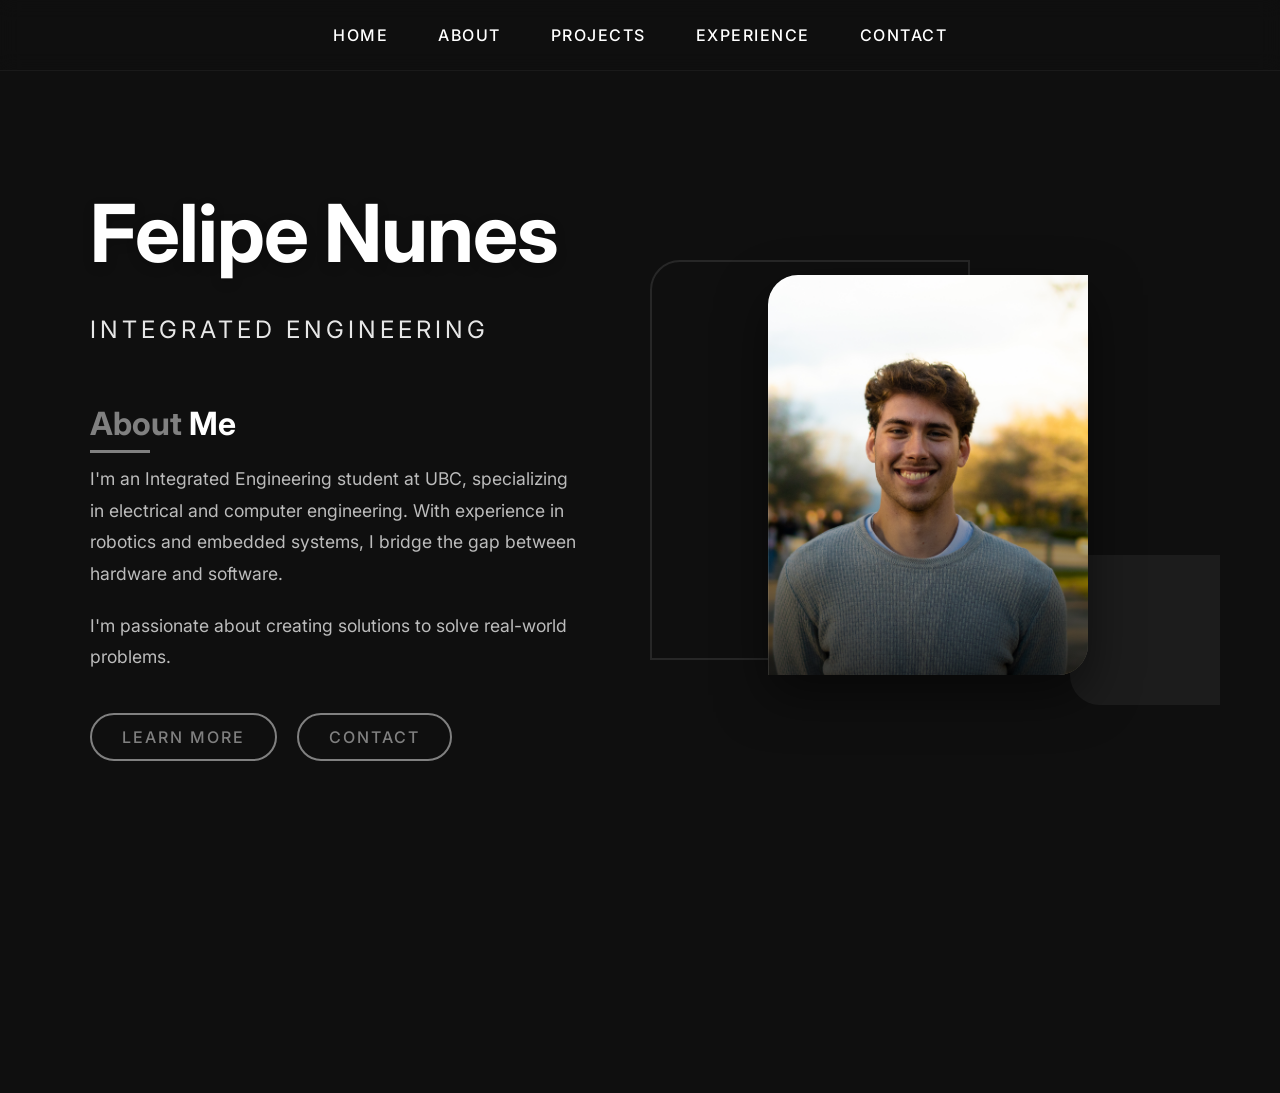
==== commit 27d7cb7d: "feat: mobile friendly" ====
--- a/index.html
+++ b/index.html
@@ -8,7 +8,6 @@
     <link rel="stylesheet" href="css/styles.css">
 </head>
 <body>
-    <!-- Navigation -->
     <nav>
         <button class="hamburger">
             <span></span>
@@ -35,11 +34,12 @@
                 <!-- Incorporated About Me content -->
                 <div class="about-summary">
                     <h2 class="section-header"><span>About</span> Me</h2>
-                    <p>I'm an Integrated Engineering student at UBC, specializing in electrical and computer engineering. With experience in embedded systems and PCB design, I bridge the gap between hardware and software development.</p>
-                    <p>I'm passionate about creating solutions that merge hardware and software to solve real-world problems.</p>                    
+                    <p>I'm an Integrated Engineering student at UBC, specializing in electrical and computer engineering. With experience in robotics and embedded systems, I bridge the gap between hardware and software.</p>
+                    <p>I'm passionate about creating solutions to solve real-world problems.</p>                    
                     <!-- Call to action buttons -->
                     <div class="hero-buttons">
                         <a href="html/about.html" class="btn-outline">Learn more</a>
+                        <a href="html/contact.html" class="btn-outline btn-secondary">Contact</a>
                     </div>
                 </div>
             </div>
@@ -56,86 +56,24 @@
         </div>
     </section>
 
-    <!-- Skills Section with 3D Cards -->
-    <section id="skills" class="skills-section">
-        <h2 class="section-header"><span>Key</span> Skills</h2>
-        <div class="skills-container">
-            <div class="skill-card">
-                <div class="skill-card-front">
-                    <div class="skill-icon hardware"></div>
-                    <h3>Hardware</h3>
-                </div>
-                <div class="skill-card-back">
-                    <ul>
-                        <li>PCB Design</li>
-                        <li>CAD</li>
-                        <li>Embedded Systems</li>
-                    </ul>
-                </div>
-            </div>
-            
-            <div class="skill-card">
-                <div class="skill-card-front">
-                    <div class="skill-icon software"></div>
-                    <h3>Software</h3>
-                </div>
-                <div class="skill-card-back">
-                    <ul>
-                        <li>Python</li>
-                        <li>C/C++</li>
-                        <li>MATLAB/Simulink</li>
-                    </ul>
-                </div>
-            </div>
-            
-            <div class="skill-card">
-                <div class="skill-card-front">
-                    <div class="skill-icon tools"></div>
-                    <h3>Tools</h3>
-                </div>
-                <div class="skill-card-back">
-                    <ul>
-                        <li>KiCad</li>
-                        <li>Arduino</li>
-                        <li>Git</li>
-                    </ul>
-                </div>
-            </div>
-        </div>
-    </section>
-
-    <!-- Contact Section -->
-    <section id="contact" class="contact-section">
-        <div class="contact-container">
-            <h2 class="section-header"><span>Get In</span> Touch</h2>
-            <div class="contact-info">
-                <div class="contact-item">
-                    <div class="contact-icon email"></div>
-                    <a href="mailto:fnunes4822@gmail.com">fnunes4822@gmail.com</a>
-                </div>
-                <div class="contact-item">
-                    <div class="contact-icon location"></div>
-                    <p>Vancouver, BC, Canada</p>
-                </div>
-                <a href="html/contact.html" class="btn-outline">Contact Me</a>
-            </div>
-        </div>
-    </section>
 
     <footer class="social-footer">
         <ul class="social-icons">
             <li>
-                <a href="mailto:fnunes4822@gmail.com" target="_blank">
-                    <img src="https://cdn.jsdelivr.net/npm/simple-icons@v8/icons/gmail.svg" alt="Email">
+                <a href="mailto:fnunes4822@gmail.com" target="_blank" aria-label="Email">
+                    <!-- Replacing with inline SVG for email icon -->
+                    <svg xmlns="http://www.w3.org/2000/svg" viewBox="0 0 24 24" width="20" height="20" fill="currentColor"><svg xmlns="http://www.w3.org/2000/svg" viewBox="0 0 24 24" width="20" height="20" fill="currentColor">
+                        <path d="M20 4H4c-1.1 0-2 .9-2 2v12c0 1.1.9 2 2 2h16c1.1 0 2-.9 2-2V6c0-1.1-.9-2-2-2zm0 4l-8 5-8-5V6l8 5 8-5v2z"/>       <path d="M20 4H4c-1.1 0-2 .9-2 2v12c0 1.1.9 2 2 2h16c1.1 0 2-.9 2-2V6c0-1.1-.9-2-2-2zm0 4l-8 5-8-5V6l8 5 8-5v2z"/>
+                    </svg>    </svg>
                 </a>
             </li>
             <li>
-                <a href="https://www.linkedin.com/in/felipemeinerznunes/" target="_blank">
+                <a href="https://www.linkedin.com/in/felipemeinerznunes/" target="_blank" aria-label="LinkedIn">
                     <img src="https://cdn.jsdelivr.net/npm/simple-icons@v8/icons/linkedin.svg" alt="LinkedIn">
                 </a>
             </li>
             <li>
-                <a href="https://github.com/felipflop" target="_blank">
+                <a href="https://github.com/felipflop" target="_blank" aria-label="GitHub">
                     <img src="https://cdn.jsdelivr.net/npm/simple-icons@v8/icons/github.svg" alt="GitHub">
                 </a>
             </li>
--- a/css/styles.css
+++ b/css/styles.css
@@ -195,10 +195,11 @@
 /* Hero buttons */
 .hero-buttons {
     display: flex;
-    gap: 15px;
+    gap: 20px;
     margin-top: 20px;
 }
 
+/* Secondary button style for visual distinction */
 .btn-secondary {
     border-color: rgba(255, 255, 255, 0.3);
     color: rgba(255, 255, 255, 0.8);
@@ -208,25 +209,30 @@
     background: rgba(255, 255, 255, 0.1);
 }
 
-/* Right side - Profile Image */
+.btn-secondary:hover {
+    color: var(--bg-color);
+}
+
+/* Right side - Profile Image - Updated for better sizing */
 .profile-container {
     position: relative;
     width: 100%;
-    height: 450px;
+    height: auto;
+    display: flex;
+    justify-content: center;
+    align-items: center;
     animation: fadeInRight 1.2s ease-out 0.3s backwards;
 }
 
 .profile-box {
-    position: absolute;
-    width: 350px;
-    height: 450px;
+    position: relative;
+    width: 320px;
+    height: 400px;
     border-radius: 30px 0 30px 0;
     overflow: hidden;
     box-shadow: 0 20px 50px rgba(0, 0, 0, 0.5);
     transition: transform 0.5s ease, box-shadow 0.5s ease;
     z-index: 2;
-    top: 0;
-    right: 0;
 }
 
 .profile-box::before {
@@ -244,8 +250,8 @@
 
 .profile-frame {
     position: absolute;
-    width: 350px;
-    height: 450px;
+    width: 320px;
+    height: 400px;
     border: 2px solid rgba(255, 255, 255, 0.1);
     border-radius: 30px 0 30px 0;
     top: -15px;
@@ -495,60 +501,7 @@
     color: var(--accent-color);
 }
 
-/* Contact Section */
-.contact-section {
-    padding: 100px 20px;
-    background: var(--bg-color); /* Removed gradient, using solid background */
-    text-align: center;
-    opacity: 0;
-    transform: translateY(30px);
-    transition: opacity 0.8s ease, transform 0.8s ease;
-}
-
-.contact-section.in-view {
-    opacity: 1;
-    transform: translateY(0);
-}
-
-.contact-container {
-    max-width: 800px;
-    margin: 0 auto;
-}
-
-.contact-info {
-    margin-top: 40px;
-    display: flex;
-    flex-direction: column;
-    align-items: center;
-    gap: 20px;
-}
-
-.contact-item {
-    display: flex;
-    align-items: center;
-    gap: 15px;
-}
-
-.contact-icon {
-    width: 50px;
-    height: 50px;
-    border-radius: 50%;
-    background: rgba(255, 255, 255, 0.1);
-    display: flex;
-    align-items: center;
-    justify-content: center;
-}
-
-.contact-item a,
-.contact-item p {
-    color: white;
-    text-decoration: none;
-    font-size: 1.1rem;
-}
-
-.contact-item a:hover {
-    color: var(--accent-color);
-}
+
 
 /* Button Styles */
 .btn-outline {
@@ -588,10 +541,10 @@
     width: 100%;
 }
 
-/* Footer */
+/* Footer - Enhanced with better icon support */
 .social-footer {
-    background: var(--bg-color); /* Replaced #050505 with the variable */
-    padding: 50px 0 30px;
+    background: var(--bg-color);
+    padding: 70px 0 40px;
     text-align: center;
     border-top: 1px solid rgba(255, 255, 255, 0.05);
 }
@@ -612,23 +565,61 @@
     display: flex;
     align-items: center;
     justify-content: center;
-    transition: transform 0.3s ease, background 0.3s ease;
-}
-
-.social-icons li img {
+    transition: all 0.3s cubic-bezier(0.175, 0.885, 0.32, 1.275);
+    position: relative;
+    overflow: hidden;
+}
+
+/* Support both img and svg icons */
+.social-icons li img, 
+.social-icons li svg {
     width: 20px;
     height: 20px;
+    transition: all 0.3s ease;
+}
+
+/* Make SVG icons white */
+.social-icons li img {
     filter: brightness(0) invert(1);
 }
 
-social-icons li a:hover {
+.social-icons li svg {
+    color: white;
+}
+
+/* Enhanced hover effects */
+.social-icons li a:hover {
     transform: translateY(-5px);
-    background: rgba(255, 255, 255, 0.1);
+    background: rgba(255, 255, 255, 0.15);
+    box-shadow: 0 5px 15px rgba(255, 255, 255, 0.1);
+}
+
+.social-icons li a:hover img,
+.social-icons li a:hover svg {
+    transform: scale(1.15);
+}
+
+/* Create a subtle glow effect on hover */
+.social-icons li a::after {
+    content: '';
+    position: absolute;
+    width: 100%;
+    height: 100%;
+    border-radius: 50%;
+    background: radial-gradient(circle, rgba(255, 255, 255, 0.1) 0%, transparent 70%);
+    opacity: 0;
+    transition: opacity 0.3s ease;
+    pointer-events: none;
+}
+
+.social-icons li a:hover::after {
+    opacity: 1;
 }
 
 .copyright {
     color: rgba(255, 255, 255, 0.5);
     font-size: 0.9rem;
+    margin-top: 15px;
 }
 
 /* Animations */
@@ -673,6 +664,40 @@
 }
 
 /* Media Queries */
+/* Add this new custom media query before your existing ones */
+@media (max-width: 1100px) { /* Adjusted breakpoint - you can fine-tune this value */
+    .hero-content {
+        grid-template-columns: 1fr;
+        text-align: center;
+        gap: 40px;
+    }
+    
+    .hero-text {
+        padding-right: 0;
+        order: 1;
+        text-align: center;
+    }
+    
+    .profile-container {
+        max-width: 280px;
+        margin: 0 auto;
+    }
+    
+    .about-summary .section-header {
+        margin-left: auto;
+        margin-right: auto;
+    }
+    
+    .section-header::after {
+        left: 50%;
+        transform: translateX(-50%);
+    }
+    
+    .hero-buttons {
+        justify-content: center;
+    }
+}
+
 @media (max-width: 992px) {
     .about-content {
         /* Remove grid-template-columns since we're using flex */
@@ -706,17 +731,18 @@
     }
     
     .profile-container {
-        order: 0;
-        height: 380px;
+        max-width: 280px;
         margin: 0 auto;
-        max-width: 300px;
     }
     
     .profile-box {
-        position: relative;
         width: 280px;
-        height: 380px;
-        margin: 0 auto;
+        height: 350px;
+    }
+    
+    .profile-frame {
+        width: 280px;
+        height: 350px;
     }
     
     .about-summary .section-header {
@@ -738,8 +764,20 @@
     nav {
         justify-content: flex-start;
         padding: 15px 20px;
-    }
-    
+        background: transparent; /* Remove background color */
+        backdrop-filter: none; /* Remove blur effect */
+        -webkit-backdrop-filter: none; /* Remove blur effect for Safari */
+        border-bottom: none; /* Remove bottom border */
+    }
+    
+    /* For when the menu is open, you might want to keep a background */
+    nav.menu-open {
+        background: rgba(15, 15, 15, 0.95);
+        backdrop-filter: blur(10px);
+        -webkit-backdrop-filter: blur(10px);
+    }
+    
+    /* Keep your existing styles */
     .hamburger {
         display: block;
     }
@@ -814,9 +852,115 @@
         font-size: 1rem;
     }
     
+    .profile-container {
+        max-width: 240px;
+    }
+    
+    .profile-box {
+        width: 240px;
+        height: 300px;
+    }
+    
+    .profile-frame {
+        width: 240px;
+        height: 300px;
+    }
+    
     .hero-buttons {
-        flex-direction: column;
-        width: 80%;
+        flex-direction: row; /* Keep buttons side by side even on mobile */
+        justify-content: center;
+        width: 100%;
         margin: 20px auto 0;
     }
-}
+    
+    .btn-outline {
+        padding: 10px 20px; /* Slightly smaller padding on mobile */
+        font-size: 0.9rem; /* Smaller font on mobile */
+    }
+    
+    /* New animations for mobile content */
+    /* Hero Section Animations */
+    .hero-text h1 {
+        animation: mobileSlideUp 0.8s ease-out forwards;
+    }
+    
+    .hero-text > p {
+        animation: mobileSlideUp 0.8s ease-out 0.2s forwards;
+    }
+    
+    .about-summary {
+        animation: mobileSlideUp 0.8s ease-out 0.4s forwards;
+    }
+    
+    .hero-buttons {
+        animation: mobileSlideUp 0.8s ease-out 0.6s forwards;
+    }
+    
+    .profile-container {
+        animation: mobileSlideUp 0.8s ease-out 0.8s forwards;
+    }
+    
+    /* Define the mobile slide up animation */
+    @keyframes mobileSlideUp {
+        from {
+            opacity: 0;
+            transform: translateY(50px);
+        }
+        to {
+            opacity: 1;
+            transform: translateY(0);
+        }
+    }
+    
+    /* Make elements initially invisible to prevent flash before animation */
+    .hero-text h1,
+    .hero-text > p,
+    .about-summary,
+    .hero-buttons,
+    .profile-container {
+        opacity: 0;
+    }
+    
+    /* Add similar animations for other sections if needed */
+    .about-section .section-header,
+    .about-section p,
+    .skills-section .section-header,
+    .skill-card {
+        animation: mobileSlideUp 0.8s ease-out forwards;
+        opacity: 0;
+    }
+
+    /* Fix button alignment for contact and other buttons */
+    .btn-outline, 
+    .hero-buttons a,
+    a.btn-outline,
+    .btn-secondary {
+        display: flex;
+        justify-content: center;
+        align-items: center;
+        text-align: center;
+        min-height: 44px;
+        padding: 10px 20px;
+        font-size: clamp(0.875rem, 4vw, 0.9rem);
+        line-height: 1.2;
+        white-space: nowrap;
+    }
+    
+    /* Extra specific selector for contact button */
+    a[href*="contact"].btn-outline,
+    a[href*="contact.html"] {
+        display: flex !important;
+        justify-content: center !important;
+        align-items: center !important;
+        text-align: center !important;
+    }
+    
+    /* Ensure hero buttons align properly */
+    .hero-buttons {
+        display: flex;
+        justify-content: center;
+        align-items: center;
+        gap: 15px;
+        flex-wrap: wrap;
+    }
+}
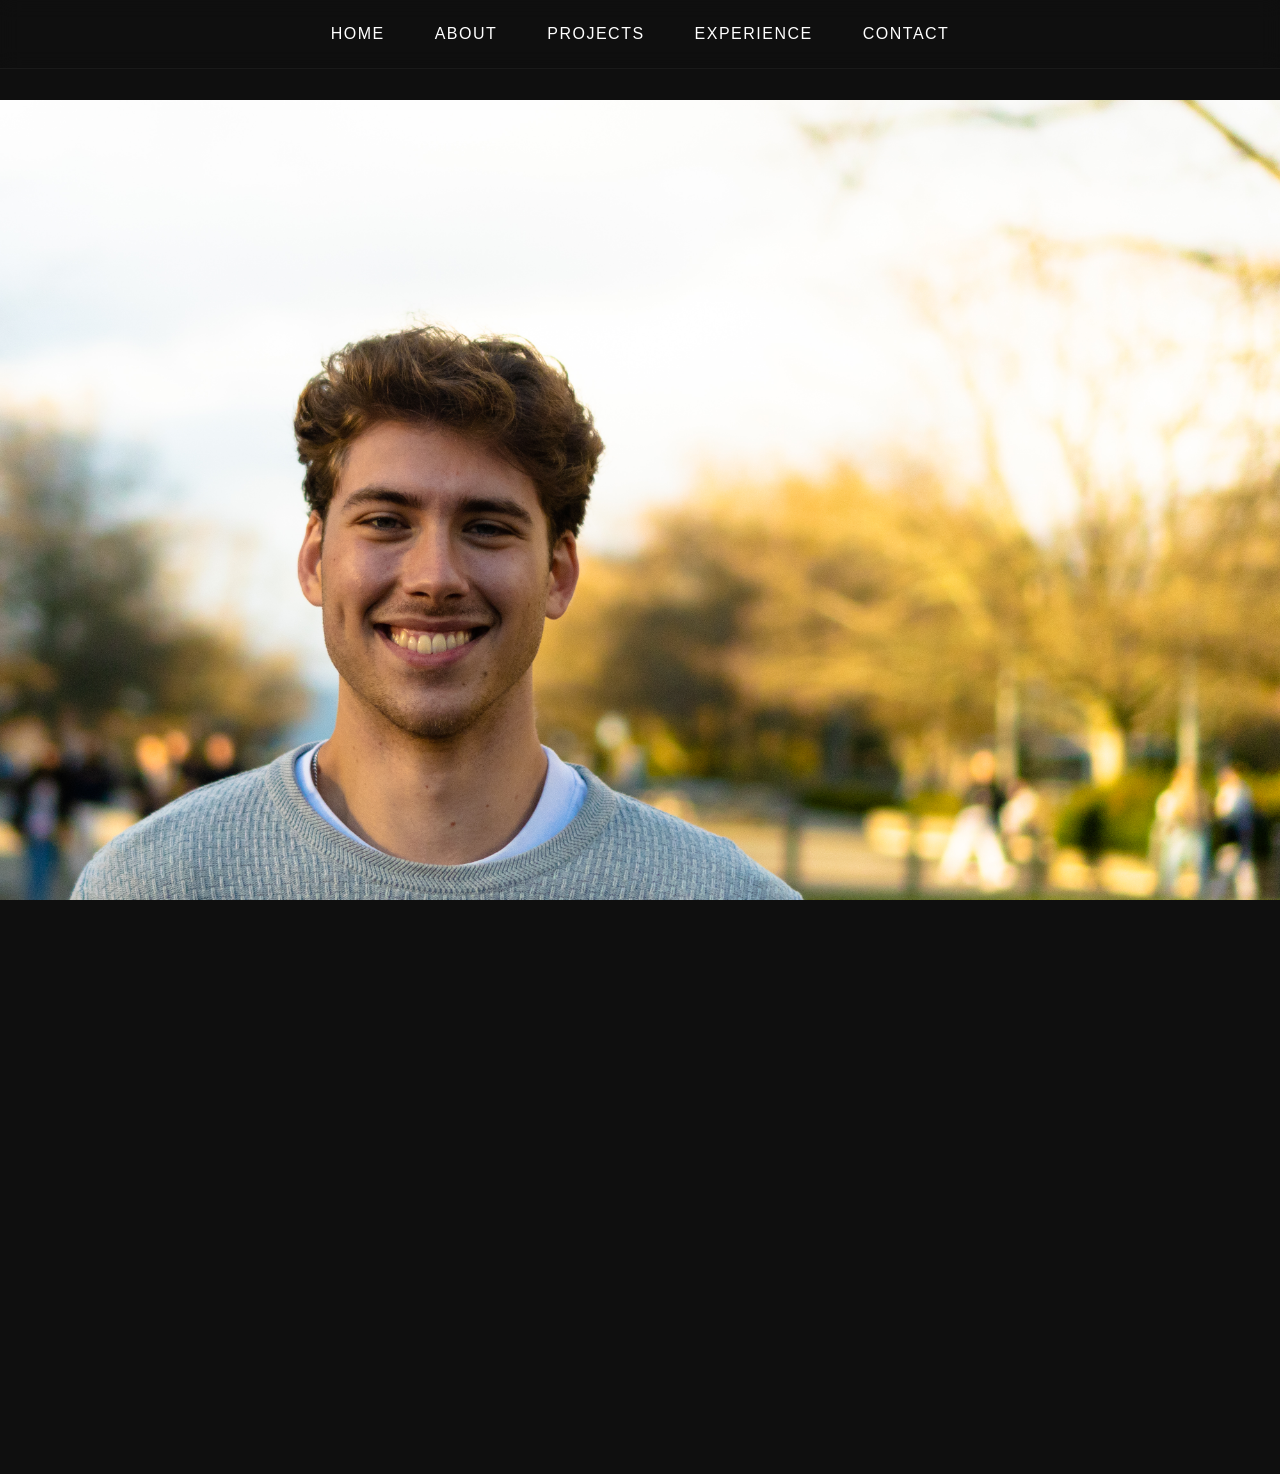
==== commit 5d7a17c4: "fix: file extension" ====
--- a/index.html
+++ b/index.html
@@ -4,16 +4,11 @@
     <meta charset="UTF-8">
     <meta name="viewport" content="width=device-width, initial-scale=1.0">
     <title>Felipe Nunes</title>
-    <link href="https://fonts.googleapis.com/css2?family=Inter:wght@300;400;500;600;700&display=swap" rel="stylesheet">
     <link rel="stylesheet" href="css/styles.css">
 </head>
 <body>
+    <!-- Navigation -->
     <nav>
-        <button class="hamburger">
-            <span></span>
-            <span></span>
-            <span></span>
-        </button>
         <ul class="nav-links">
             <li><a href="index.html">Home</a></li>
             <li><a href="html/about.html">About</a></li>
@@ -23,117 +18,69 @@
         </ul>
     </nav>
 
-    <!-- Hero Section with Split Layout Design -->
+    <!-- Hero Section with Parallax Effect -->
     <section class="hero">
+        <div class="profile-image">
+            <img src="../images/headshot.jpg" alt="Your Photo" width="1920" height="1080" loading="lazy">
+        </div>
         <div class="hero-content">
-            <!-- Left side - Text content -->
-            <div class="hero-text">
-                <h1>Felipe Nunes</h1>
-                <p>Integrated Engineering</p>
-                
-                <!-- Incorporated About Me content -->
-                <div class="about-summary">
-                    <h2 class="section-header"><span>About</span> Me</h2>
-                    <p>I'm an Integrated Engineering student at UBC, specializing in electrical and computer engineering. With experience in robotics and embedded systems, I bridge the gap between hardware and software.</p>
-                    <p>I'm passionate about creating solutions to solve real-world problems.</p>                    
-                    <!-- Call to action buttons -->
-                    <div class="hero-buttons">
-                        <a href="html/about.html" class="btn-outline">Learn more</a>
-                        <a href="html/contact.html" class="btn-outline btn-secondary">Contact</a>
-                    </div>
-                </div>
+            <h1>Felipe Nunes</h1>
+            <p>Integrated Engineering</p>
+            <div class="hero-social-icons">
+                <a href="https://www.linkedin.com/in/felipemeinerznunes/" target="_blank">
+                    <img src="https://cdn.jsdelivr.net/npm/simple-icons@v8/icons/linkedin.svg" alt="LinkedIn">
+                </a>
+                <a href="mailto:fnunes4822@gmail.com" target="_blank">
+                    <img src="https://cdn.jsdelivr.net/npm/simple-icons@v8/icons/gmail.svg" alt="Email">
+                </a>
+                <a href="https://github.com/felipflop" target="_blank">
+                    <img src="https://cdn.jsdelivr.net/npm/simple-icons@v8/icons/github.svg" alt="GitHub">
+                </a>
+                <!-- Add additional icons as needed -->
             </div>
-            
-            <!-- Right side - Profile Image -->
-            <div class="profile-container">
-                <div class="profile-box">
-                    <img src="images/headshot.jpg" alt="Felipe Nunes">
-                    <div class="profile-overlay"></div>
-                </div>
-                <div class="profile-frame"></div>
-                <div class="profile-accent"></div>
-            </div>
+        </div>
+        <div class="scroll-down">
+            <a href="#contact" class="btn">Get in Touch</a>
         </div>
     </section>
 
+    <!-- Contact Section -->
+    <section id="contact" class="contact-section">
+        <div class="container">
+            <h2>Contact Info</h2>
+            <p>Email: your.email@example.com</p>
+            <p>Phone: 123-456-7890</p>
+            <!-- Add additional contact details as needed -->
+        </div>
+    </section>
 
     <footer class="social-footer">
         <ul class="social-icons">
             <li>
-                <a href="mailto:fnunes4822@gmail.com" target="_blank" aria-label="Email">
-                    <!-- Replacing with inline SVG for email icon -->
-                    <svg xmlns="http://www.w3.org/2000/svg" viewBox="0 0 24 24" width="20" height="20" fill="currentColor"><svg xmlns="http://www.w3.org/2000/svg" viewBox="0 0 24 24" width="20" height="20" fill="currentColor">
-                        <path d="M20 4H4c-1.1 0-2 .9-2 2v12c0 1.1.9 2 2 2h16c1.1 0 2-.9 2-2V6c0-1.1-.9-2-2-2zm0 4l-8 5-8-5V6l8 5 8-5v2z"/>       <path d="M20 4H4c-1.1 0-2 .9-2 2v12c0 1.1.9 2 2 2h16c1.1 0 2-.9 2-2V6c0-1.1-.9-2-2-2zm0 4l-8 5-8-5V6l8 5 8-5v2z"/>
-                    </svg>    </svg>
+                <a href="mailto:your.email@example.com" target="_blank">
+                    <img src="https://cdn.jsdelivr.net/npm/simple-icons@v8/icons/maildotru.svg" alt="Email">
                 </a>
             </li>
             <li>
-                <a href="https://www.linkedin.com/in/felipemeinerznunes/" target="_blank" aria-label="LinkedIn">
+                <a href="https://linkedin.com/in/yourprofile" target="_blank">
                     <img src="https://cdn.jsdelivr.net/npm/simple-icons@v8/icons/linkedin.svg" alt="LinkedIn">
                 </a>
             </li>
             <li>
-                <a href="https://github.com/felipflop" target="_blank" aria-label="GitHub">
+                <a href="https://github.com/yourusername" target="_blank">
                     <img src="https://cdn.jsdelivr.net/npm/simple-icons@v8/icons/github.svg" alt="GitHub">
                 </a>
             </li>
+            <!-- Add additional icons as needed -->
         </ul>
-        <p class="copyright">© 2025 Felipe Nunes. All rights reserved.</p>
     </footer>
 
     <script>
-        document.addEventListener('DOMContentLoaded', function() {
-            // Intersection Observer for scroll animations with earlier detection
-            const observer = new IntersectionObserver((entries) => {
-                entries.forEach(entry => {
-                    if (entry.isIntersecting) {
-                        entry.target.classList.add('in-view');
-                    }
-                });
-            }, { 
-                threshold: 0.01,  // Reduced threshold - triggers much earlier
-                rootMargin: '0px 0px -10% 0px' // Negative bottom margin triggers before fully in view
-            });
-
-            // Observe all sections for animation
-            document.querySelectorAll('section').forEach(section => {
-                observer.observe(section);
-            });
-            
-            // Smooth scroll for navigation links
-            document.querySelectorAll('a[href^="#"]').forEach(anchor => {
-                anchor.addEventListener('click', function (e) {
-                    e.preventDefault();
-                    document.querySelector(this.getAttribute('href')).scrollIntoView({
-                        behavior: 'smooth'
-                    });
-                });
-            });
-
-            // Enhanced parallax effect
-            window.addEventListener('scroll', function() {
-                const scrollPos = window.pageYOffset;
-                const heroHeight = document.querySelector('.hero').offsetHeight;
-                const heroImage = document.querySelector('.profile-image img');
-                
-                // Move the background image at a different speed
-                heroImage.style.transform = `translateY(${scrollPos * 0.4}px)`;
-                
-                // Fade out hero content as you scroll
-                const heroContent = document.querySelector('.hero-content');
-                const opacity = 1 - (scrollPos / (heroHeight * 0.6));
-                heroContent.style.opacity = opacity > 0 ? opacity : 0;
-                
-                // Change nav background when scrolling
-                const nav = document.querySelector('nav');
-                if (scrollPos > 50) {
-                    nav.classList.add('scrolled');
-                } else {
-                    nav.classList.remove('scrolled');
-                }
-            });
+        // Parallax effect: adjust the hero image position based on scroll
+        window.addEventListener('scroll', function() {
+            const scrollPos = window.pageYOffset;
+            document.querySelector('.profile-image img').style.transform = 'translateY(' + scrollPos * 0.5 + 'px)';
         });
     </script>
-    <script src="../js/navigation.js"></script>
 </body>
-</html>+</html>
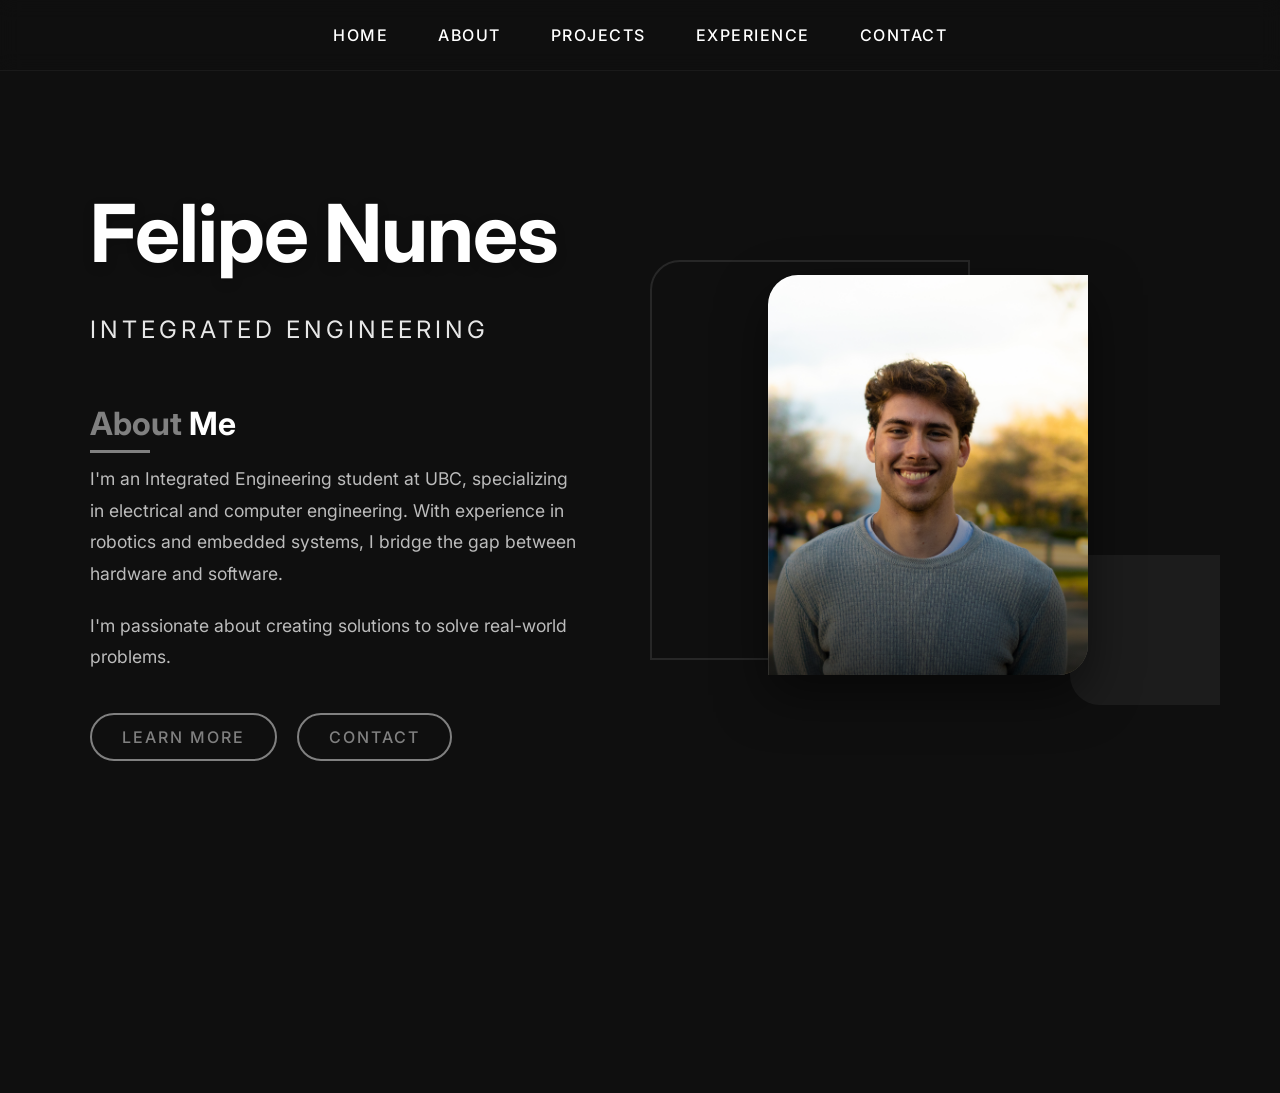
==== commit 827f8010: "Merge branch 'gh-pages' of github.com:felipflop/portfolio-website into gh-pages" ====
--- a/index.html
+++ b/index.html
@@ -4,11 +4,16 @@
     <meta charset="UTF-8">
     <meta name="viewport" content="width=device-width, initial-scale=1.0">
     <title>Felipe Nunes</title>
+    <link href="https://fonts.googleapis.com/css2?family=Inter:wght@300;400;500;600;700&display=swap" rel="stylesheet">
     <link rel="stylesheet" href="css/styles.css">
 </head>
 <body>
-    <!-- Navigation -->
     <nav>
+        <button class="hamburger">
+            <span></span>
+            <span></span>
+            <span></span>
+        </button>
         <ul class="nav-links">
             <li><a href="index.html">Home</a></li>
             <li><a href="html/about.html">About</a></li>
@@ -18,69 +23,117 @@
         </ul>
     </nav>
 
-    <!-- Hero Section with Parallax Effect -->
+    <!-- Hero Section with Split Layout Design -->
     <section class="hero">
-        <div class="profile-image">
-            <img src="../images/headshot.jpg" alt="Your Photo" width="1920" height="1080" loading="lazy">
-        </div>
         <div class="hero-content">
-            <h1>Felipe Nunes</h1>
-            <p>Integrated Engineering</p>
-            <div class="hero-social-icons">
-                <a href="https://www.linkedin.com/in/felipemeinerznunes/" target="_blank">
-                    <img src="https://cdn.jsdelivr.net/npm/simple-icons@v8/icons/linkedin.svg" alt="LinkedIn">
-                </a>
-                <a href="mailto:fnunes4822@gmail.com" target="_blank">
-                    <img src="https://cdn.jsdelivr.net/npm/simple-icons@v8/icons/gmail.svg" alt="Email">
-                </a>
-                <a href="https://github.com/felipflop" target="_blank">
-                    <img src="https://cdn.jsdelivr.net/npm/simple-icons@v8/icons/github.svg" alt="GitHub">
-                </a>
-                <!-- Add additional icons as needed -->
+            <!-- Left side - Text content -->
+            <div class="hero-text">
+                <h1>Felipe Nunes</h1>
+                <p>Integrated Engineering</p>
+                
+                <!-- Incorporated About Me content -->
+                <div class="about-summary">
+                    <h2 class="section-header"><span>About</span> Me</h2>
+                    <p>I'm an Integrated Engineering student at UBC, specializing in electrical and computer engineering. With experience in robotics and embedded systems, I bridge the gap between hardware and software.</p>
+                    <p>I'm passionate about creating solutions to solve real-world problems.</p>                    
+                    <!-- Call to action buttons -->
+                    <div class="hero-buttons">
+                        <a href="html/about.html" class="btn-outline">Learn more</a>
+                        <a href="html/contact.html" class="btn-outline btn-secondary">Contact</a>
+                    </div>
+                </div>
             </div>
-        </div>
-        <div class="scroll-down">
-            <a href="#contact" class="btn">Get in Touch</a>
+            
+            <!-- Right side - Profile Image -->
+            <div class="profile-container">
+                <div class="profile-box">
+                    <img src="images/headshot.jpg" alt="Felipe Nunes">
+                    <div class="profile-overlay"></div>
+                </div>
+                <div class="profile-frame"></div>
+                <div class="profile-accent"></div>
+            </div>
         </div>
     </section>
 
-    <!-- Contact Section -->
-    <section id="contact" class="contact-section">
-        <div class="container">
-            <h2>Contact Info</h2>
-            <p>Email: your.email@example.com</p>
-            <p>Phone: 123-456-7890</p>
-            <!-- Add additional contact details as needed -->
-        </div>
-    </section>
 
     <footer class="social-footer">
         <ul class="social-icons">
             <li>
-                <a href="mailto:your.email@example.com" target="_blank">
-                    <img src="https://cdn.jsdelivr.net/npm/simple-icons@v8/icons/maildotru.svg" alt="Email">
+                <a href="mailto:fnunes4822@gmail.com" target="_blank" aria-label="Email">
+                    <!-- Replacing with inline SVG for email icon -->
+                    <svg xmlns="http://www.w3.org/2000/svg" viewBox="0 0 24 24" width="20" height="20" fill="currentColor"><svg xmlns="http://www.w3.org/2000/svg" viewBox="0 0 24 24" width="20" height="20" fill="currentColor">
+                        <path d="M20 4H4c-1.1 0-2 .9-2 2v12c0 1.1.9 2 2 2h16c1.1 0 2-.9 2-2V6c0-1.1-.9-2-2-2zm0 4l-8 5-8-5V6l8 5 8-5v2z"/>       <path d="M20 4H4c-1.1 0-2 .9-2 2v12c0 1.1.9 2 2 2h16c1.1 0 2-.9 2-2V6c0-1.1-.9-2-2-2zm0 4l-8 5-8-5V6l8 5 8-5v2z"/>
+                    </svg>    </svg>
                 </a>
             </li>
             <li>
-                <a href="https://linkedin.com/in/yourprofile" target="_blank">
+                <a href="https://www.linkedin.com/in/felipemeinerznunes/" target="_blank" aria-label="LinkedIn">
                     <img src="https://cdn.jsdelivr.net/npm/simple-icons@v8/icons/linkedin.svg" alt="LinkedIn">
                 </a>
             </li>
             <li>
-                <a href="https://github.com/yourusername" target="_blank">
+                <a href="https://github.com/felipflop" target="_blank" aria-label="GitHub">
                     <img src="https://cdn.jsdelivr.net/npm/simple-icons@v8/icons/github.svg" alt="GitHub">
                 </a>
             </li>
-            <!-- Add additional icons as needed -->
         </ul>
+        <p class="copyright">© 2025 Felipe Nunes. All rights reserved.</p>
     </footer>
 
     <script>
-        // Parallax effect: adjust the hero image position based on scroll
-        window.addEventListener('scroll', function() {
-            const scrollPos = window.pageYOffset;
-            document.querySelector('.profile-image img').style.transform = 'translateY(' + scrollPos * 0.5 + 'px)';
+        document.addEventListener('DOMContentLoaded', function() {
+            // Intersection Observer for scroll animations with earlier detection
+            const observer = new IntersectionObserver((entries) => {
+                entries.forEach(entry => {
+                    if (entry.isIntersecting) {
+                        entry.target.classList.add('in-view');
+                    }
+                });
+            }, { 
+                threshold: 0.01,  // Reduced threshold - triggers much earlier
+                rootMargin: '0px 0px -10% 0px' // Negative bottom margin triggers before fully in view
+            });
+
+            // Observe all sections for animation
+            document.querySelectorAll('section').forEach(section => {
+                observer.observe(section);
+            });
+            
+            // Smooth scroll for navigation links
+            document.querySelectorAll('a[href^="#"]').forEach(anchor => {
+                anchor.addEventListener('click', function (e) {
+                    e.preventDefault();
+                    document.querySelector(this.getAttribute('href')).scrollIntoView({
+                        behavior: 'smooth'
+                    });
+                });
+            });
+
+            // Enhanced parallax effect
+            window.addEventListener('scroll', function() {
+                const scrollPos = window.pageYOffset;
+                const heroHeight = document.querySelector('.hero').offsetHeight;
+                const heroImage = document.querySelector('.profile-image img');
+                
+                // Move the background image at a different speed
+                heroImage.style.transform = `translateY(${scrollPos * 0.4}px)`;
+                
+                // Fade out hero content as you scroll
+                const heroContent = document.querySelector('.hero-content');
+                const opacity = 1 - (scrollPos / (heroHeight * 0.6));
+                heroContent.style.opacity = opacity > 0 ? opacity : 0;
+                
+                // Change nav background when scrolling
+                const nav = document.querySelector('nav');
+                if (scrollPos > 50) {
+                    nav.classList.add('scrolled');
+                } else {
+                    nav.classList.remove('scrolled');
+                }
+            });
         });
     </script>
+    <script src="js/navigation.js"></script>
 </body>
-</html>
+</html>
